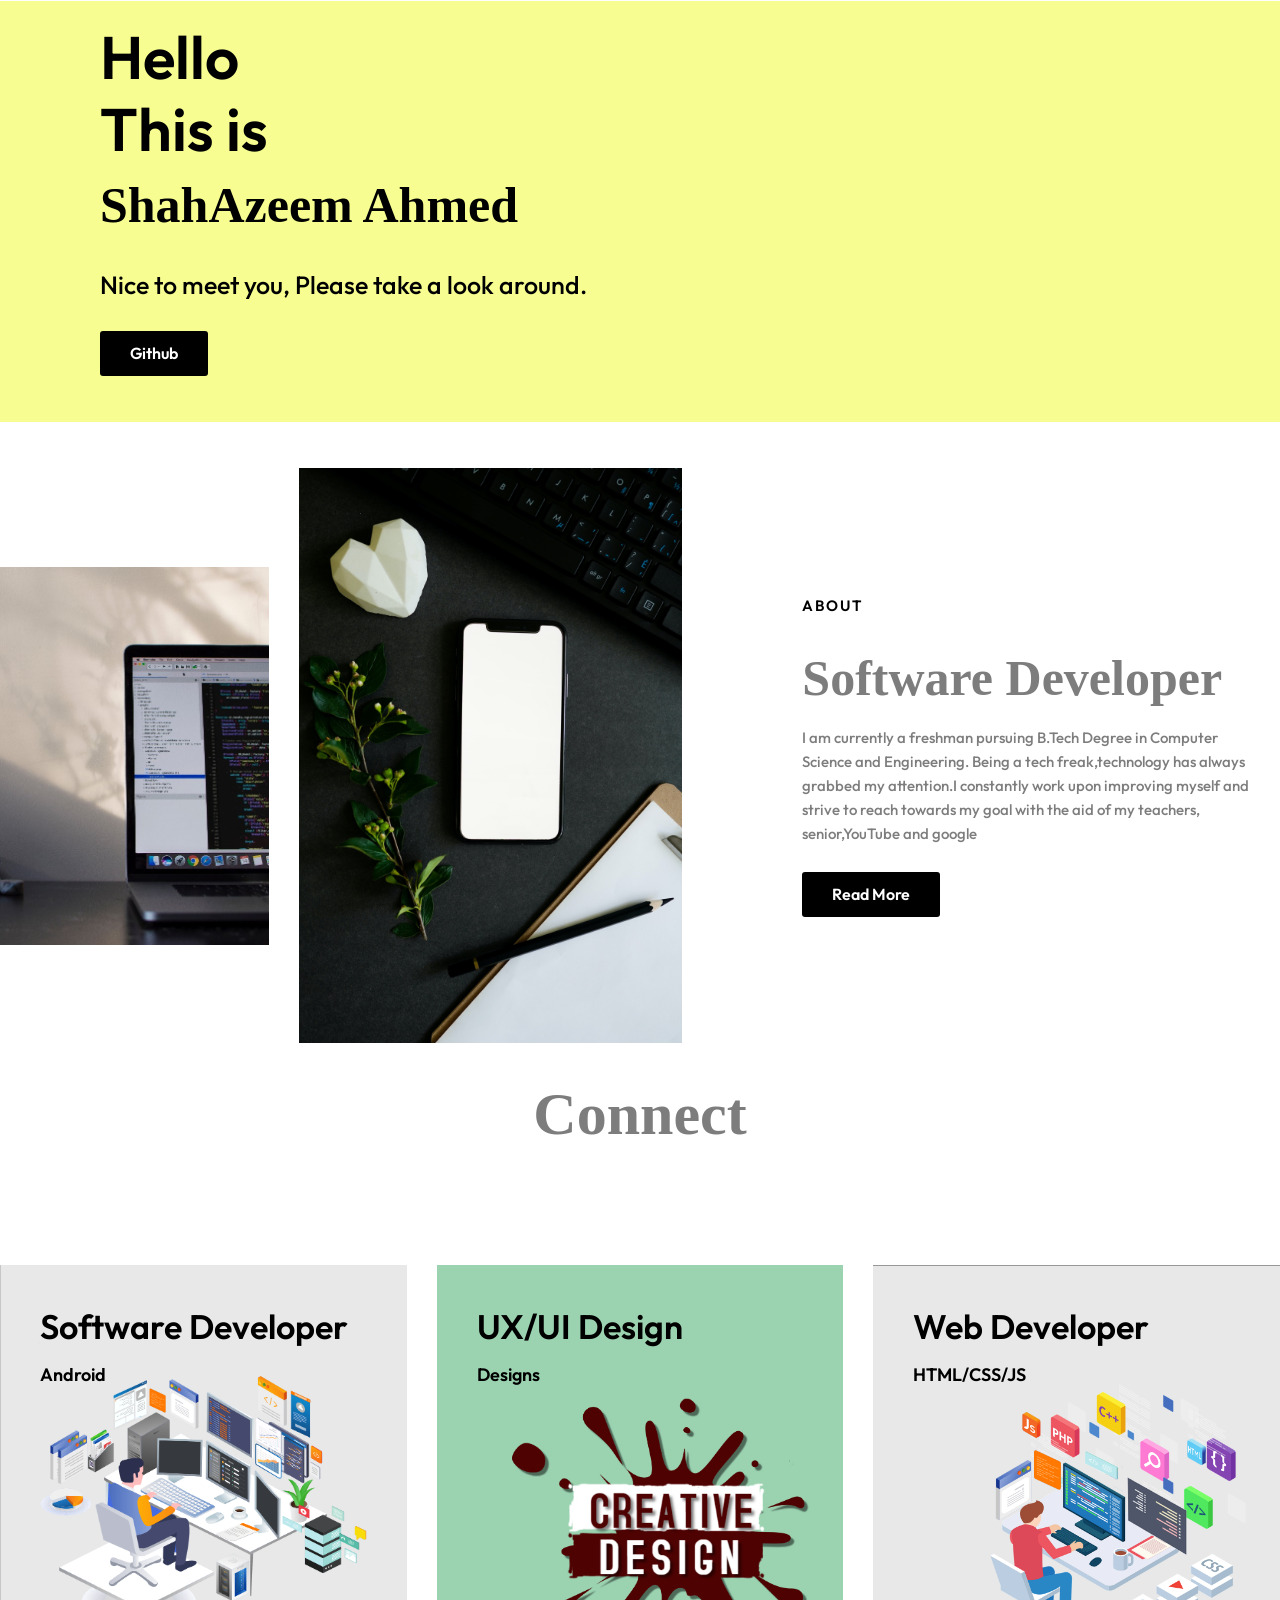
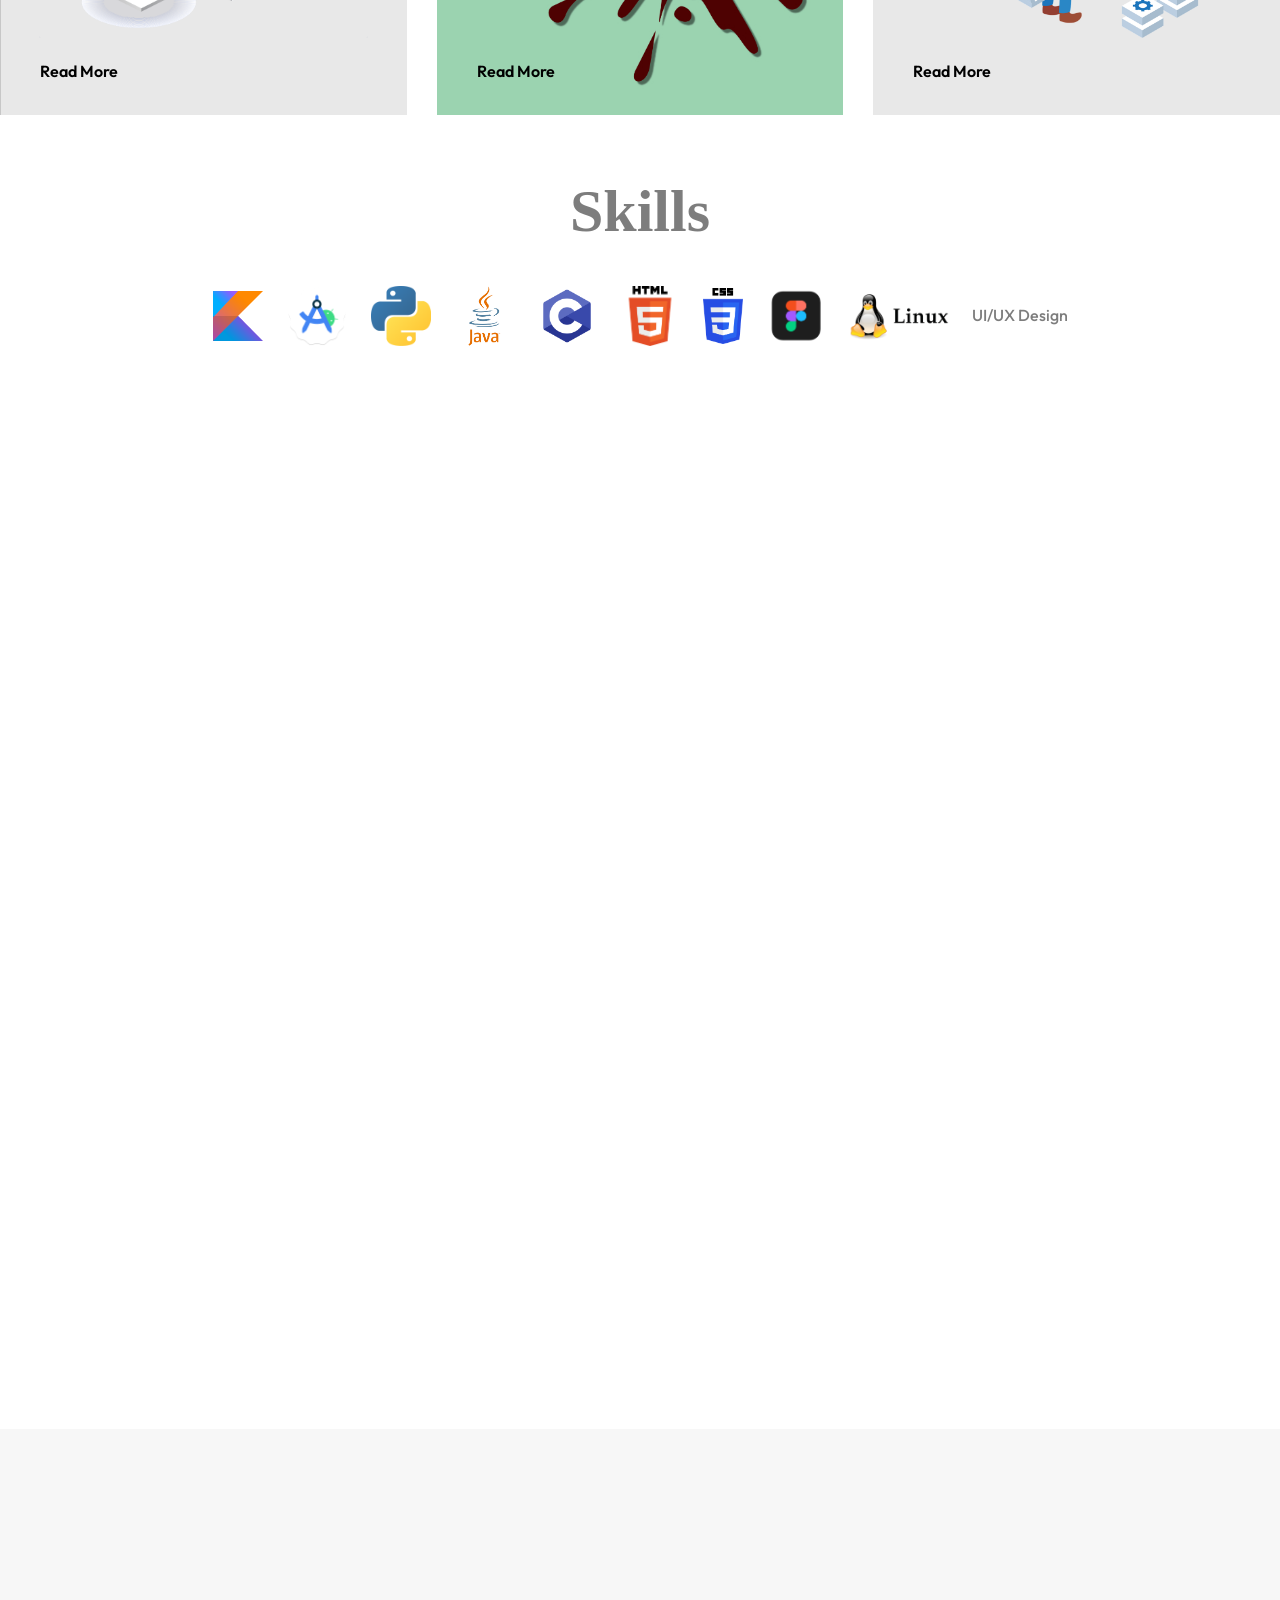
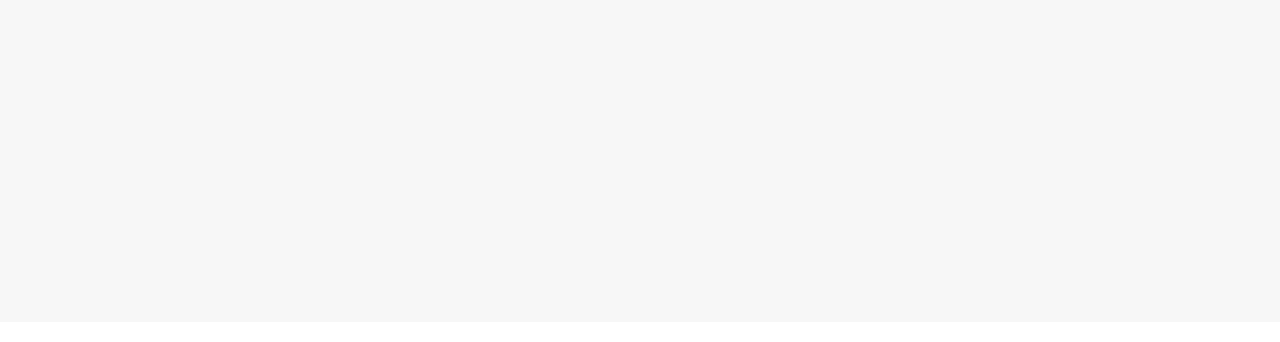
==== index.html @ a8fb0694 "a a" ====
<!DOCTYPE html>
<html lang="en">

<head>
    <meta charset="UTF-8">
    <meta http-equiv="X-UA-Compatible" content="IE=edge">
    <meta name="viewport" content="width=device-width, initial-scale=1.0">
    <title>Engineering</title>

    <!-- 
    - favicon
  -->
    <meta name="viewport" content="width=device-width, initial-scale=1">
    <link rel="stylesheet" href="https://cdnjs.cloudflare.com/ajax/libs/font-awesome/4.7.0/css/font-awesome.min.css">
    <link rel="stylesheet" href="https://maxcdn.bootstrapcdn.com/font-awesome/4.7.0/css/font-awesome.min.css">
    <link rel="preconnect" href="https://fonts.googleapis.com">
    <link rel="preconnect" href="https://fonts.gstatic.com" crossorigin>
    <link href="https://fonts.googleapis.com/css2?family=Outfit:wght@100..900&display=swap" rel="stylesheet">
    <link rel="icon" href="assets\images\output-onlinepngtools2.png" type="image/png">
    <link href='https://cdn.jsdelivr.net/npm/boxicons@2.0.5/css/boxicons.min.css' rel='stylesheet'>
    <link href="https://fonts.cdnfonts.com/css/evangelina" rel="stylesheet">
    <link rel="stylesheet" href="https://cdnjs.cloudflare.com/ajax/libs/font-awesome/6.4.2/css/all.min.css">
    <!-- 
    - custom css link
  -->
    <link rel="stylesheet" href="./style.css">

    <!-- 
    - google font link
  -->
    <link rel="preconnect" href="https://fonts.googleapis.com">
    <link rel="preconnect" href="https://fonts.gstatic.com" crossorigin>
    <link href="https://fonts.googleapis.com/css2?family=Urbanist:wght@400;500;600;700;800&display=swap"
        rel="stylesheet">

    <!-- 
    - preload images
  -->
    <link rel="preload" as="image" href="./assets/images/logo.png">
    <link rel="preload" as="image" href="./assets/images/hero-banner-1.jpg">
    <link rel="preload" as="image" href="./assets/images/hero-banner-2.jpg">
    <link rel="preload" as="image" href="./assets/images/hero-banner-3.jpg">

</head>

<body id="top">

    <!-- 
    - #HEADER
  -->

    <header class="header">

        <!-- 
    - 
-->
        </div>

        <nav class="navbar">
            <ul class="navbar-list">
                <!-- 
     
 

                   
<!-- 
    - 
<!-- 
    - #HEADER
  -->
    </header>





    <!-- 
    - #MOBILE NAVBAR
  -->

    <div class="sidebar">
        <div class="mobile-navbar" data-navbar>

            <div class="wrapper">
                <a href="#" class="logo">
                    <img src="./assets/images/logo.png" width="179" height="26" alt="Glowing">
                </a>

                <button class="nav-close-btn" aria-label="close menu" data-nav-toggler>
                    <ion-icon name="close-outline" aria-hidden="true"></ion-icon>
                </button>
            </div>

            <!-- 
    - #HEADER
 
                <li>
                    <a href="#home" class="navbar-link" data-nav-link>Home</a>
                </li>
<!-- 
    - #HEADER
  -->

            <li>
                <a href="#collection" class="navbar-link" data-nav-link>Collection</a>
            </li>

            <li>
                <a href="#shop" class="navbar-link" data-nav-link>Shop</a>
            </li>


            <!-- 
    - #HEADER
  -->

            </ul>
        </div>

        <div class="overlay" data-nav-toggler data-overlay></div>
    </div>





    <main>
        <article>

            <!-- 
        - #HERO
      -->

            <section class="section hero" id="home" aria-label="hero" data-section>
                <div class="container">

                    <ul class="has-scrollbar">

                        <li class="scrollbar-item">
                            <div class="hero-card has-bg-image"
                                style="background-image: url('./assets/images/background\ color.jpg')">

                                <div class="card-content">

                                    <h1 class="h1 hero-title">
                                        Hello <br> This is
                                    </h1>

                                    <p class="price">ShahAzeem Ahmed </p>
                                    <p class="quote"> Nice to meet you, Please take a look around.</p>

                                    <br>
                                    <a href="https://github.com/ShahAzeemAhmed" class="btn btn-primary">Github</a>
                                    <br>
                                </div>

                            </div>
                        </li>




                    </ul>

                </div>
            </section>




            <!-- 1start shop
        - #SHOP

            <!-- 
        - #OFFER
      -->

            <section class="section offer" id="offer" aria-label="offer" data-section>
                <div class="container">

                    <figure class="offer-banner">
                        <img src="./assets/images/portfolio-21.jpg" width="305" height="408" loading="lazy"
                            alt="offer products" class="w-100">

                        <img src="./assets/images/device my.jpg" width="450" height="625" loading="lazy"
                            alt="offer products" class="w-100">
                    </figure>

                    <div class="offer-content">

                        <p class="offer-subtitle">
                            <span class="span">About</span>

                            <span class="badge" aria-label="20% off"></span>
                        </p>

                        <h2 class="h2-about section-title">Software Developer</h2>

                        <p class="section-text">
                            I am currently a freshman pursuing B.Tech Degree in Computer Science and Engineering.
                            Being a tech freak,technology has always grabbed my attention.I constantly work upon
                            improving myself
                            and strive to reach towards my goal with the aid of my teachers, senior,YouTube and google
                            <!--<div class="countdown">

                                <span class="time" aria-label="days">15</span>
                                <span class="time" aria-label="hours">21</span>
                                <span class="time" aria-label="minutes">46</span>
                                <span class="time" aria-label="seconds">08</span>

                            </div> -->
                        </p>
                        <br>
                        <a href="https://in.linkedin.com/in/shahazeem-ahmed" class="btn btn-primary">Read More</a>

                    </div>

                </div>
            </section>

            <!-- 
    - #FOOTER
  -->
            <h1 class="socialmediaheading">Connect</h1>
            <section class="linksforsocial">
                <div class="footer-bottom">

                    <div class="wrapper">

                        </a>
                        <ul class="social-list">

                            <li>
                                <a href="https://twitter.com/ShahazeemAhmed" class="social-link">
                                    <ion-icon name="logo-twitter"></ion-icon>
                                </a>
                            </li>

                            <li>
                                <a href="https://www.facebook.com/shahazeem.ahmed.5" class="social-link">
                                    <ion-icon name="logo-facebook"></ion-icon>
                                </a>
                            </li>

                            <li>
                                <a href="https://www.instagram.com/shahazeem_ahmed/" class="social-link">
                                    <ion-icon name="logo-instagram"></ion-icon>
                                </a>
                            </li>

                            <li>
                                <a href="#" class="social-link">
                                    <ion-icon name="logo-medium"></ion-icon>
                                </a>
                            </li>


                            <li>
                                <a href="https://www.behance.net/shahazeemahmed1" class="social-link">
                                    <ion-icon name="logo-behance"></ion-icon>
                                </a>
                            </li>

                            <li>
                                <a href="https://in.linkedin.com/in/shahazeem-ahmed" class="social-link">
                                    <ion-icon name="logo-linkedin"></ion-icon>
                                </a>
                            </li>
                            <li>
                                <a href="https://www.youtube.com/channel/UCQGp9k65nh3gywaLEd9Tk-Q" class="social-link">
                                    <ion-icon name="logo-youtube"></ion-icon>
                                </a>
                            </li>

                        </ul>
                    </div>
                    <br><br>
                </div>
            </section>


            <br>

            <br>
            <section class="section collection" id="collection" aria-label="collection" data-section>
                <div class="container">

                    <ul class="collection-list">

                        <li>
                            <div class="collection-card has-before hover:shine">

                                <h2 class="h2 card-title">Software Developer</h2>

                                <p class="card-text">Android</p>

                                <a href="blog/index.html" class="btn-link">
                                    <span class="span">Read More</span>

                                    <ion-icon name="arrow-forward" aria-hidden="true"></ion-icon>
                                </a>

                                <div class="has-bg-image" style="background-image: url('assets/images/try.png')">
                                </div>

                            </div>
                        </li>

                        <li>
                            <div class="collection-card has-before hover:shine">

                                <h2 class="h2 card-title">UX/UI Design</h2>

                                <p class="card-text">Designs</p>
                                <!---->
                                <a href="blog/index.html" class="btn-link">
                                    <span class="span">Read More</span>

                                    <ion-icon name="arrow-forward" aria-hidden="true"></ion-icon>
                                </a>

                                <div class="has-bg-image"
                                    style="background-image: url('./assets/images/collection-2.jpg')"></div>

                            </div>
                        </li>

                        <li>
                            <div class="collection-card has-before hover:shine">

                                <h2 class="h2 card-title">Web Developer</h2>

                                <p class="card-text">HTML/CSS/JS</p>
                                <!--https://shahazeemahmed.github.io/Portfolio/-->
                                <a href="blog/index.html" class="btn-link">
                                    <span class="span">Read More</span>

                                    <ion-icon name="arrow-forward" aria-hidden="true"></ion-icon>
                                </a>

                                <div class="has-bg-image"
                                    style="background-image: url('./assets/images/tryWeb.png')"></div>

                            </div>
                        </li>

                    </ul>

                </div>
            </section>



            <br>
            <!-- 
    - #FOOTER
  -->
            <h1 class="socialmediaheading">Skills</h1>
            <br>
            <section class="linksforsocial">
                <div class="footer-bottom">

                    <div class="wrapper">

                        </a>
                        <ul class="social-list">

                            <li>
                                <img src="./assets/images/KOTLIN.png" width="50" height="50">

                            </li>

                            <li>
                                <img src="./assets/images/AndroidnStudio.webp" width="62">

                            </li>

                            <li>
                                <img src="./assets/images/PYTHON.png" width="60">

                            </li>

                            <li>
                                <img src="./assets/images/JAVA.png" width="60">

                            </li>
                            <li>
                                <img src="./assets/images/C.png" width="60">

                            </li>


                            <li>
                                <img src="./assets/images/HTML.png" width="60">

                            </li>
                            

                            <li>
                                <img src="./assets/images/CSS.png" width="40">

                            </li>
                            <li>
                                <img src="./assets/images/FIGMA.png" width="60">

                            </li>
                            <li>
                                <img src="./assets/images/LINUX.png" width="100">

                            </li>
                            <li>
                                <img src="" width="60">UI/UX Design
                            </li>


                        </ul>
                    </div>
                    <br><br>
                </div>
            </section>
            <br><br>




          

            </div>
            <section class="section banner" aria-label="banner" data-section>
                <div class="container">

                    <ul class="banner-list">

                        <li>
                            <div class="banner-card banner-card-1 has-before hover:shine">

                                <p class="card-subtitle">MY CERTIFICATES</p>

                                <h2 class="h2 card-title">Discover all my Certificates</h2>

                                <a href="blog\Achievements.html" class="btn btn-secondary">Explore More</a>

                                <div class="has-bg-image" style="background-image: url('./assets/images/banner-1.jpg')">
                                </div>

                            </div>
                        </li>

                        <li>
                            <div class="banner-card banner-card-2 has-before hover:shine">

                                <h2 class="h2 card-title">My Projects </h2>

                                <p class="card-text">
                                    Explore My Projects.
                                </p>

                                <a href="blog\Projects.html" class="btn btn-secondary">Explore More</a>

                                <div class="has-bg-image" style="background-image: url('./assets/images/banner-2.png')">
                                </div>

                            </div>
                        </li>

                    </ul>

                </div>
            </section>








            <!-- 
        - #BLOG
      -->

            <section class="section blog" id="blog" aria-label="blog" data-section>
                <div class="container">

                    <h2 class="h2-large section-title">More to Discover</h2>

                    <ul class="flex-list">

                        <li class="flex-item">
                            <div class="blog-card">

                                <figure class="card-banner img-holder has-before hover:shine"
                                    style="--width: 700; --height: 450;">
                                    <img src="./assets/images/blog-1.png" width="700" height="450" loading="lazy"
                                        alt="Find a Store" class="img-cover">
                                </figure>

                                <h3 class="h3">
                                    <a href="blog\Googling.html" class="card-title">Googling</a>
                                </h3>

                                <a href="blog/indexBlog.html" class="btn-link">
                                    <span class="span">Read More</span>

                                    <ion-icon name="arrow-forward-outline" aria-hidden="true"></ion-icon>
                                </a>

                            </div>
                        </li>

                        <li class="flex-item">
                            <div class="blog-card">

                                <figure class="card-banner img-holder has-before hover:shine"
                                    style="--width: 700; --height: 450;">
                                    <img src="./assets/images/blog-2.PNG" width="700" height="450" loading="lazy"
                                        alt="From Our Blog" class="img-cover">
                                </figure>

                                <h3 class="h3">
                                    <a href="blog\Startup.html" class="card-title">Startup</a>
                                </h3>

                                <a href="blog/indexBlog.html" class="btn-link">
                                    <span class="span">Read More</span>

                                    <ion-icon name="arrow-forward-outline" aria-hidden="true"></ion-icon>
                                </a>

                            </div>
                        </li>

                        <li class="flex-item">
                            <div class="blog-card">

                                <figure class="card-banner img-holder has-before hover:shine"
                                    style="--width: 700; --height: 450;">
                                    <img src="./assets/images/blog-3.jpg" width="700" height="450" loading="lazy"
                                        alt="Our Story" class="img-cover">
                                </figure>

                                <h3 class="h3">
                                    <a href="#" class="card-title">My Story</a>
                                </h3>

                                <a href="blog/indexBlog.html" class="btn-link">
                                    <span class="span">Read More</span>

                                    <ion-icon name="arrow-forward-outline" aria-hidden="true"></ion-icon>
                                </a>

                            </div>
                        </li>

                    </ul>

                </div>
            </section>

        </article>
    </main>





    <!-- 
    - #FOOTER
 

    <footer class="footer" data-section>
        <div class="container">


                    <p class="newsletter-title">Good emails.</p>

                    <p class="newsletter-text">
                        Enter your email here for more qurey...
                        
                    </p>
                   
                    <form action="" class="newsletter-form" style="align-items: center;">
                        <input type="email" name="email_address" placeholder="Enter your email address" required class="email-field">

                        <button type="submit" class="btn btn-primary">Subscribe</button>
                    </form>

                </div>

            </div>
<br><br>
            <div class="footer-bottom">

                <div class="wrapper">
                    
                    </p>
                    <a href="#" class="logo">
                       
                    </a>
                    <ul class="social-list">

                        <li>
                            <a href="#" class="social-link">
                                <ion-icon name="logo-twitter"></ion-icon>
                            </a>
                        </li>

                        <li>
                            <a href="#" class="social-link">
                                <ion-icon name="logo-facebook"></ion-icon>
                            </a>
                        </li>

                        <li>
                            <a href="#" class="social-link">
                                <ion-icon name="logo-instagram"></ion-icon>
                            </a>
                        </li>

                        <li>
                            <a href="#" class="social-link">
                                <ion-icon name="logo-youtube"></ion-icon>
                            </a>
                        </li>

                    </ul>
                </div>

                

                 
            </div>
            <p class="newsletter-text">
                Open in Desktop mode for better experiance...</p>
        </div>
    </footer>
-->

    <footer class="footer" data-section>
        <div class="container">

            <div class="footer-top">

                <ul class="footer-list">

                    <li>
                        <p class="footer-list-title">Contact</p>
                    </li>


                    <li>
                        <p class="footer-list-text bold">ShahAzeem Ahmed</p>
                    </li>

                    <li>
                        <a
                            href="mailto:Shahazeem.ahmed.cs.2021@mitmeerut.ac.in">Shahazeem.ahmed.cs.2021@mitmeerut.ac.in</a>

                    </li>

                </ul>

                <ul class="footer-list">

                    <li>
                        <p class="footer-list-title">Useful links</p>
                    </li>

                    <li>
                        <a href="index.html" class="footer-link">Home</a>
                    </li>

                    <li>
                        <a href="#blog" class="footer-link">Blogs</a>
                    </li>

                    <li>
                        <a href="#collection" class="footer-link">My Work</a>
                    </li>



                </ul>

                <ul class="footer-list">

                    <li>
                        <p class="footer-list-title">Infomation</p>
                    </li>





                    <li>
                        <a href="assets\images\ShahAzeem Ahmed Resume.pdf" class="footer-link">Resume</a>
                    </li>

                    <li>
                        <a href="#" class="footer-link">Privacy Policy</a>
                    </li>

                </ul>

                <div class="footer-list">

                    <p class="newsletter-title">Good emails.</p>

                    <p class="newsletter-text">
                        Enter your email below to be the first to know about us...
                    </p>

                    <form action="" class="newsletter-form">
                        <input type="email" name="email_address" placeholder="Enter your email address" required
                            class="email-field">

                        <button type="submit" class="btn btn-primary">Subscribe</button>
                    </form>

                </div>

            </div>

            <div class="footer-bottom">

                <div class="wrapper">
                    <p class="copyright">
                        &copy; 2022 SA
                    </p>

                    <ul class="social-list">

                        <li>
                            <a href="https://twitter.com/ShahazeemAhmed" class="social-link">
                                <ion-icon name="logo-twitter"></ion-icon>
                            </a>
                        </li>

                        <li>
                            <a href="https://www.facebook.com/shahazeem.ahmed.5" class="social-link">
                                <ion-icon name="logo-facebook"></ion-icon>
                            </a>
                        </li>

                        <li>
                            <a href="https://www.instagram.com/shahazeem_ahmed/" class="social-link">
                                <ion-icon name="logo-instagram"></ion-icon>
                            </a>
                        </li>

                        <li>
                            <a href="https://www.youtube.com/@ShahAzeem_Ahmed" class="social-link">
                                <ion-icon name="logo-youtube"></ion-icon>
                            </a>
                        </li>

                    </ul>
                </div>

                <a href="#" class="logo">


            </div>

        </div>
    </footer>




    <!-- 
    - #BACK TO TOP
  -->

    <a href="#top" class="back-top-btn" aria-label="back to top" data-back-top-btn>
        <ion-icon name="arrow-up" aria-hidden="true"></ion-icon>
    </a>





    <!-- 
    - custom js link
  -->
    <script src="./assets/js/script.js" defer></script>

    <!-- 
    - ionicon link
  -->
    <script type="module" src="https://unpkg.com/ionicons@5.5.2/dist/ionicons/ionicons.esm.js"></script>
    <script nomodule src="https://unpkg.com/ionicons@5.5.2/dist/ionicons/ionicons.js"></script>

</body>

</html>
---- style.css ----
/*-----------------------------------*\
  #style.css
\*-----------------------------------*/


/**
 * copyright 2022 codewithsadee
 */

/*===== GOOGLE FONTS =====*/
@import url('https://fonts.googleapis.com/css2?family=Outfit:wght@100..900&display=swap')
@import url('https://fonts.googleapis.com/css2?family=Quicksand:wght@500;700&display=swap');
@import url('https://fonts.cdnfonts.com/css/evangelina');
@import url(./assets/evangelina-font/Evangelina-2OGVK.otf);

@font-face {
    font-family: 'Evangelina'; /* Give the font a friendly name */
    src: url('../Portfolio/assets/evangelina-font/Evangelina-2OGVK.otf'); /* Path to your uploaded font */
    font-weight: normal; /* Optional: specify font weight */
    font-style: normal; /* Optional: specify font style */
  }               
/*===== VARIABLES CSS =====*/
:root{
  --first-color: #ffffff;
  --first-color-light: #fff;
  --body-color: #FAFAFF;
  --body-font:"Outfit", sans-serif;
  --normal-font-size: 1rem;
  font-family: 'Evangelina', sans-serif;
                                                
}
.outfit-uniquifier {
    font-family: "Outfit", sans-serif;
  
  }

*,::before,::after{
  box-sizing: border-box;
}
footer {
  
    text-align: center;
  }
footer {
    background-color: #FFF;
    color: white;
    padding: 15px;
  }
  
  .fa{
      color: black;
      font-size: 50px;
  
  }
  .footer-social-icons{
    display:flex;
    justify-content:center;
    width:100%;
    }
    footer {
        background-color: #000000;
        color: rgb(0, 0, 0);
        padding: 15px;
        text-align: left;
      }
      
      .fa{
          color: black;
          font-size: 50px;
      
      }

      .social{
        display: block;
        width: 20%;
        margin: auto;
        
        }
.social-heading{
    font-family: var(--ff-Evangelina);
    align-items: center;
}
.space-social{
    align-items: center;
}        
body{
  margin: 0;
  font-family: var(--ff-outfit);
  background-color: var(--body-color);
}
.socialsize{
    text-align: center;
}
.social_outer,
.social__inner,
.social__content{
  display:flex;
} 
.social_outer{
  height:30vh;
  justify-content: center;
  align-items: center;
}
.social__content{
  position:relative;
  padding:.5rem;
  margin:0 1rem;
  background-color:var(--first-color-light);
  border-radius: 1rem;
  box-shadow: -2px -2px 8px #fafafa, 2px 2px 8px rgba(13,12,64,.2);
  cursor: pointer;
}
.social__icon{
  font-size: 2rem;
  color:var(--first-color);
}
.social__tooltip{
  opacity: 0;
  position:absolute;
  padding:.5rem 1rem;
  background-color:var(--first-color);
  color:var(--first-color-light);
  font-size:var(--normal-font-size);
  white-space: nowrap;
  font-weight: 700;
  border-radius: .5rem;
  pointer-events: none;
}
.social__tooltip::after{
  content:'';
  position:absolute;
  width:12px;
  height:12px;
  background-color:var(--first-color);
  border-radius: 3px;
}
.social__content,
.social__tooltip,
.social__icon{
  transition:.3s;
}
.social__content:hover{
  background-color:var(--first-color);
}
.social__content:hover .social__icon{
  color:var(--first-color-light);
}

.social__tooltip-left{
  left:0;
  transform:translateX(-100%);
}
.social__tooltip-left::after{
  top:50%;
  transform:translate(50%,-50%) rotate(45deg);
  right:1px;
}
.social__content:hover .social__tooltip-left{
  opacity: 1;
  left:-1rem;
}

.social__tooltip-top{
  top:-2.25rem;
  left:50%;
  transform:translateX(-50%);
}
.social__tooltip-top::after{
  left:50%;
  transform:translate(-50%,50%) rotate(45deg);
  bottom:1px;
}
.social__content:hover .social__tooltip-top{
  opacity: 1;
  top:-3.25rem;
}

.social__tooltip-bottom{
  bottom:0;
  left:50%;
  transform:translate(-50%,100%);
}
.social__tooltip-bottom::after{
  left:50%;
  transform:translate(-50%,-50%) rotate(45deg);
  top:1px;
}
.social__content:hover .social__tooltip-bottom{
  opacity: 1;
  bottom:-1rem;
}

.social__tooltip-right{
  right:0;
  transform:translateX(100%);
}
.social__tooltip-right::after{
  top:50%;
  transform:translate(-50%,-50%) rotate(45deg);
  left:1px;
}
.social__content:hover .social__tooltip-right{
  opacity: 1;
  right:-1rem;
}

  
/*-----------------------------------*\
  #CUSTOM PROPERTY
\*-----------------------------------*/

:root {
    /**
   * colors
   */
    --hoockers-green_20: hsl(148, 20%, 38%, 0.2);
    --pale-spring-bud: hsl(60, 68%, 85%);
    --hoockers-green: hsl(148, 20%, 38%);
    --spanish-gray: hsl(0, 0%, 61%);
    --light-gray: hsl(0, 0%, 80%);
    --cultured-1: hsl(0, 0%, 97%);
    --cultured-2: hsl(60, 6%, 93%);
    --gray-web: hsl(0, 0%, 49%);
    --white_30: hsl(0, 0%, 100%, 0.3);
    --black_70: hsla(0, 0%, 0%, 0.7);
    --black_50: hsla(0, 0%, 0%, 0.5);
    --black_15: hsla(0, 0%, 0%, 0.15);
    --black_10: hsla(0, 0%, 0%, 0.1);
    --black_5: hsla(0, 0%, 0%, 0.05);
    --white: hsl(0, 0%, 100%);
    --black: hsl(0, 0%, 0%);
    /**
   * gradient color
   */
    --gradient: linear-gradient(to right, transparent 50%, var(--white_30) 100%);
    /**
   * typography
   */
    --ff-Evangelina:'Evangelina';
    --ff-urbanist: 'Urbanist', sans-serif;
    --ff-outfit:'Outfit', sans-serif;
    --fs-1: 4.8rem;
    --fs-2: 4rem;
    --fs-3: 3.4rem;
    --fs-4: 2.4rem;
    --fs-5: 2rem;
    --fs-6: 1.8rem;
    --fs-7: 1.5rem;
    --fs-8: 1.4rem;
    --fs-9: 1.3rem;
    --fw-400: 400;
    --fw-500: 500;
    --fw-600: 600;
    --fw-700: 700;
    --fw-800: 800;
    /**
   * spacing
   */
    --section-padding: 35px;
    /**
   * shadow
   */
    --shadow-1: 0 8px 16px var(--black_15);
    --shadow-2: 0 4px 10px var(--black_5);
    /**
   * radius
   */
    --radius-3: 3px;
    /**
   * transition
   */
    --transition-1: 0.25s ease;
    --transition-2: 0.5s ease;
    --transition-3: 1s ease;
    --cubic-in: cubic-bezier(0.51, 0.03, 0.64, 0.28);
    --cubic-out: cubic-bezier(0.33, 0.85, 0.4, 0.96);
}


/*-----------------------------------*\
  #RESET
\*-----------------------------------*/

*,
*::before,
*::after {
    margin: 0;
    padding: 0;
    box-sizing: border-box;
}

li {
    list-style: none;
}

a,
img,
span,
input,
button,
ion-icon {
    display: block;
}

a {
    text-decoration: none;
    color: inherit;
}

img {
    height: auto;
}

input,
button {
    background: none;
    border: none;
    font: inherit;
}

input {
    width: 100%;
}

button {
    cursor: pointer;
}

ion-icon {
    pointer-events: none;
    --ionicon-stroke-width: 25px;
}

html {
    font-family: var(--ff-outfit);
    font-size: 10px;
    scroll-behavior: smooth;
}

body {
    background-color: var(--white);
    color: var(--gray-web);
    font-size: 1.6rem;
    font-weight: var(--fw-500);
    line-height: 1.6;
}

:focus-visible {
    outline-offset: 4px;
}

::-webkit-scrollbar {
    width: 10px;
    height: 5px;
}

::-webkit-scrollbar-track {
    background-color: hsl(0, 0%, 95%);
}

::-webkit-scrollbar-thumb {
    background-color: hsl(0, 0%, 80%);
}

::-webkit-scrollbar-thumb:hover {
    background-color: hsl(0, 0%, 70%);
}


/*-----------------------------------*\
  #REUSED STYLE
\*-----------------------------------*/
 
.container {`
    padding-inline: 15px;
}
.img{
    width: %; 
    max-width:
}
    
@media all and(max-width:480px) {
   img{
    width:100%;
    height:300px;
    object-fit: cover;
    object-position: bottom;
    align-items: center;
   } 
}
@media all and(max-width:1080px) {
    img{
        width: auto;
        object-fit: cover;
    object-position: bottom;
    }
}
.section {
    padding-block: var(--section-padding);
}

.has-bg-image {
    background-repeat: no-repeat;
    background-size: cover;
    background-position: center;
}

.h1,
.h2,
.h3,
.h2-large {
    color: var(--black);
    font-weight: var(--fw-600);
    line-height: 1.3;
}

.h1 {
    font-size: 60px;
    line-height: 1.2;
}

.h2 {
    font-size: var(--fs-3);
}

.h2-large {
    font-family: var(--ff-outfit);
    font-size: 52px;
}

.h2-about {
    font-family: var(--ff-Evangelina);
    font-size: 50px;
    forced-color-adjust: rgb(0, 0, 0);
    align-items: center;
}
.links{
    font-family: var(--ff-Evangelina);
    font-size: 50px;
    forced-color-adjust: rgb(0, 0, 0);
    text-align: center;
}
.h3 {
    font-size: var(--fs-4);
}

.btn {
    font-weight: var(--fw-600);
    max-width: max-content;
    padding: 10px 30px;
    border-radius: var(--radius-3);
    transition: var(--transition-1);
}

.btn-primary,
.btn-secondary:is(:hover, :focus) {
    background-color: var(--black);
    color: var(--white);
}

.btn-primary:is(:hover, :focus) {
    background-color: var(--hoockers-green);
}

.btn-secondary {
    background-color: var(--white);
    color: var(--black);
    box-shadow: var(--shadow-2);
}

.has-scrollbar {
    display: flex;
    gap: 15px;
    overflow-x: auto;
    padding-block-end: 15px;
    margin-block-end: -15px;
    scroll-snap-type: inline mandatory;
}

.scrollbar-item {
    min-width: 100%;
    scroll-snap-align: start;
}

.has-scrollbar::-webkit-scrollbar-track,
.has-scrollbar::-webkit-scrollbar-thumb {
    background-color: transparent;
}

.has-scrollbar:is(:hover, :focus-within)::-webkit-scrollbar-track {
    background-color: hsl(0, 0%, 98%);
}

.has-scrollbar:is(:hover, :focus-within)::-webkit-scrollbar-thumb {
    background-color: hsl(0, 0%, 70%);
}

.has-before,
.has-after {
    position: relative;
    z-index: 1;
}

.has-before::before,
.has-after::after {
    content: "";
    position: absolute;
}

.hover\:shine {
    overflow: hidden;
}

.hover\:shine .has-bg-image {
    position: absolute;
    top: 0;
    right: 0;
    bottom: 0;
    left: 0;
    z-index: -1;
    transition: var(--transition-2);
}

.hover\:shine:is(:hover, :focus) .has-bg-image {
    transform: scale(1.15);
}

.hover\:shine::before {
    top: 0;
    left: -140%;
    bottom: 0;
    width: 100%;
    background-image: var(--gradient);
    transform: skewX(-25deg);
    transition: var(--transition-2);
    z-index: 1;
}

.hover\:shine:is(:hover, :focus-within)::before {
    animation: shine 1s ease forwards;
}

@keyframes shine {
    0% {
        transform: skewX(-25deg) translateX(0);
    }
    100% {
        transform: skewX(-25deg) translateX(250%);
    }
}

.btn-link {
    color: var(--black);
    font-weight: var(--fw-600);
    display: flex;
    align-items: center;
    gap: 3px;
    transition: var(--transition-1);
}

.img-holder {
    aspect-ratio: var(--width) / var(--height);
    background-color: var(--light-gray);
}

.img-cover {
    width: 100%;
    height: 100%;
    object-fit: cover;
}

.badge {
    max-width: max-content;
    background-color: var(--hoockers-green);
    color: var(--white);
    font-weight: var(--fw-700);
    padding-inline: 12px;
    border-radius: var(--radius-3);
}

.flex-list {
    display: flex;
    flex-wrap: wrap;
    justify-content: center;
    align-items: center;
    gap: 30px;
}

.w-100 {
    width: 100%;
}

[data-section]>* {
    transform: translateY(100px);
    opacity: 0;
    transition: var(--transition-3);
}

[data-section].active>* {
    transform: translateY(0);
    opacity: 1;
}


/*-----------------------------------*\
  #HEADER
\*-----------------------------------*/

.header .input-wrapper,
.header-action-btn:not(:first-child),
.navbar {
    display: none;
}

.header {
    position: relative;
    padding-block-end: 1px;
}

.alert {
    background-color: var(--pale-spring-bud);
    color: var(--black);
    font-size: var(--fs-7);
    text-transform: uppercase;
    font-weight: var(--fw-700);
    letter-spacing: 2px;
    text-align: center;
    padding-block: 15px;
}

.header-top {
    position: absolute;
    bottom: 0;
    left: 0;
    width: 100%;
    background-color: var(--white);
    padding-block: 26px;
    z-index: 4;
}

.header-top.active {
    position: fixed;
    top: -80px;
    bottom: auto;
    box-shadow: var(--shadow-1);
    transform: translateY(100%);
    transition: var(--transition-2);
}

.header-top.header-hide {
    box-shadow: none;
    transform: translateY(0);
}

.header-top .container {
    display: flex;
    justify-content: space-between;
    align-items: center;
    gap: 20px;
}

.nav-open-btn {
    width: 26px;
    display: grid;
    gap: 6px;
    padding-block: 5px;
}

.nav-open-btn .line {
    height: 2px;
    background-color: var(--black);
}

.nav-open-btn .line-1 {
    width: 15px;
}

.nav-open-btn .line-3 {
    width: 18px;
}

.header-action-btn {
    font-size: 28px;
    transition: var(--transition-1);
}

.header-action-btn:is(:hover, :focus) {
    color: var(--black_70);
}


/*-----------------------------------*\
  #MOBILE NAVBAR
\*-----------------------------------*/

.sidebar {
    z-index: 5;
}
.quote{
    font-family: var(--ff-outfit);
    font-size: 25px;
    color: #000000;
}
.mobile-navbar {
    background-color: var(--white);
    position: fixed;
    top: 0;
    left: 0;
    bottom: 0;
    max-width: 350px;
    width: 100%;
    padding: 25px 40px;
    z-index: 6;
    transform: translateX(-100%);
    visibility: hidden;
    transition: 0.25s var(--cubic-in);
}

.mobile-navbar.active {
    visibility: visible;
    transform: translateX(0);
    transition: 0.4s var(--cubic-out);
}

.mobile-navbar .wrapper {
    display: flex;
    justify-content: space-between;
    align-items: center;
    margin-block-end: 55px;
}

.nav-close-btn {
    font-size: 28px;
    color: var(--hoockers-green);
}

.nav-close-btn ion-icon {
    --ionicon-stroke-width: 40px;
}

.mobile-navbar .navbar-link {
    color: var(--black);
    font-size: var(--fs-8);
    text-transform: uppercase;
    font-weight: var(--fw-600);
    letter-spacing: 1px;
    padding-block: 5px;
    transition: var(--transition-1);
}

.mobile-navbar .navbar-link:is(:hover, :focus) {
    color: var(--hoockers-green);
}

.overlay {
    background-color: transparent;
    position: fixed;
    top: 0;
    right: 0;
    bottom: 0;
    left: 0;
    z-index: 5;
    pointer-events: none;
    transition: var(--transition-1);
}

.overlay.active {
    background-color: var(--black_50);
    pointer-events: all;
}


/*-----------------------------------*\
  #HERO
\*-----------------------------------*/

.hero {
    padding-block-start: 0;
}

.hero-card {
    background-color: var(--light-gray);
    padding: 100px 15px;
    background-position: 40%;
}

.hero-text {
    font-size: var(--fs-6);
    margin-block: 16px 30px;
}

.hero .price {
    color: var(--black);
    font-family: var(--ff-Evangelina);
    font-size: 50px;
    font-weight: var(--fw-600);
    margin-block-end: 20px;
}

.hero .scrollbar-item {
    min-width: 100%;
}


/*-----------------------------------*\
  #COLLECTION
\*-----------------------------------*/

.collection {
    padding-block-start: 0;
}

.collection-list {
    display: grid;
    gap: 15px;
}

.collection-card {
    background-color: var(--light-gray);
    min-height: 400px;
    padding: 40px;
    padding-block-end: 30px;
    display: flex;
    flex-direction: column;
}

.collection-card .card-title {
    margin-block-end: 12px;
}

.collection-card .card-text {
    color: var(--black);
    font-size: var(--fs-6);
    font-weight: var(--fw-600);
    margin-block-end: auto;
}


/*-----------------------------------*\
  #SHOP
\*-----------------------------------*/

.shop .title-wrapper {
    display: flex;
    flex-wrap: wrap;
    justify-content: space-between;
    align-items: center;
    gap: 18px;
    margin-block-end: 50px;
}

.shop .btn-link:is(:hover, :focus) {
    color: var(--hoockers-green);
}

.shop-card .card-banner {
    position: relative;
    overflow: hidden;
}

.shop-card .badge {
    position: absolute;
    top: 20px;
    left: 20px;
}

.shop-card .card-actions {
    position: absolute;
    top: 50%;
    right: 0;
    transform: translate(0, -50%);
    display: grid;
    gap: 10px;
    opacity: 0;
    transition: var(--transition-2);
}

.shop-card .action-btn {
    background-color: var(--white);
    font-size: 24px;
    padding: 12px;
    border-radius: 50%;
    transition: var(--transition-1);
}

.shop-card .action-btn:is(:hover, :focus) {
    background-color: var(--black);
    color: var(--white);
}

.shop-card:is(:hover, :focus-within) .card-actions {
    opacity: 1;
    transform: translate(-20px, -50%);
}

.shop-card .card-content {
    padding-block: 20px;
    text-align: center;
}

.shop-card :is(.price, .card-rating, .rating-wrapper) {
    display: flex;
    justify-content: center;
    align-items: center;
    gap: 5px;
}

.shop-card .del {
    font-size: var(--fs-9);
    font-weight: var(--fw-400);
}

.shop-card .price .span {
    color: var(--black);
    font-weight: var(--fw-700);
}

.shop-card .card-title {
    color: var(--black);
    font-size: var(--fs-7);
    font-weight: var(--fw-500);
    margin-block-end: 8px;
    transition: var(--transition-1);
}

.shop-card .card-title:is(:hover, :focus) {
    text-decoration: underline;
    color: var(--hoockers-green);
}

.shop-card .rating-wrapper {
    gap: 2px;
    color: var(--hoockers-green);
    font-size: 15px;
}

.shop-card .rating-text {
    font-size: var(--fs-8);
    font-weight: var(--fw-400);
    line-height: 1;
}


/*-----------------------------------*\
  #BANNER
\*-----------------------------------*/

.banner-list {
    display: grid;
    gap: 30px;
}

.banner-card {
    min-height: 420px;
    padding: 30px;
}

.banner-card .card-subtitle {
    color: var(--black);
    font-size: var(--fs-6);
    font-weight: var(--fw-600);
    text-transform: uppercase;
    letter-spacing: 2px;
}

.banner-card :is(.card-subtitle, .card-title) {
    text-shadow: 0 0 2px var(--cultured-2);
}

.banner-card-1 .card-title {
    margin-block: 10px 30px;
}

.banner-card .card-text {
    color: var(--black);
    font-size: var(--fs-7);
    margin-block: 10px 25px;
}

.skill{
    align-items: center;
}
/*-----------------------------------*\
  #FEATURE
\*-----------------------------------*/

.feature {
    text-align: center;
}

.feature .section-title {
    margin-block-end: 40px;
}

.feature-card .card-icon {
    width: 100px;
    margin-inline: auto;
}

.feature-card .card-title {
    margin-block: 35px 15px;
}

.feature-card .card-text {
    font-size: var(--fs-7);
}


/*-----------------------------------*\
  #OFFER
\*-----------------------------------*/

.offer-banner {
    display: grid;
    grid-template-columns: 0.7fr 1fr;
    align-items: center;
    gap: 30px;
    margin-block-end: 60px;
}

.offer-subtitle {
    font-size: var(--fs-7);
    display: flex;
    align-items: center;
    gap: 10px;
}

.offer-subtitle .span {
    color: var(--black);
    text-transform: uppercase;
    font-weight: var(--fw-600);
    letter-spacing: 2px;
}

.offer .badge {
    font-weight: var(--fw-500);
}

.offer .section-title {
    margin-block: 20px 8px;
}

.offer .section-text {
    font-size: 15px;
}

.offer .countdown {
    color: var(--hoockers-green);
    font-size: var(--fs-2);
    line-height: 1;
    display: flex;
    margin-block: 20px 40px;
}

.offer .time:not(:last-child)::after {
    content: ":";
    color: var(--gray-web);
    font-size: 3rem;
    font-weight: var(--fw-500);
    margin-inline: 10px;
}

.offer .time {
    display: flex;
    align-items: center;
}


/*-----------------------------------*\
  #box

\*-----------------------------------*/
  
   
 
/*-----------------------------------*\
  #BLOG
\*-----------------------------------*/

.blog {
    padding-block-end: calc(var(--section-padding) * 2);
}

.blog .section-title {
    text-align: center;
    margin-block-end: 40px;
}

.blog-card .card-banner img {
    transition: var(--transition-2);
}

.blog-card:is(:hover, :focus-within) .card-banner img {
    transform: scale(1.2);
}

.blog-card .card-title {
    text-align: center;
    margin-block: 30px 20px;
    transition: var(--transition-1);
}

.blog-card .card-title:is(:hover, :focus) {
    color: var(--hoockers-green);
}

.blog-card .btn-link {
    justify-content: center;
}


/*-----------------------------------*\
  #FOOTER
\*-----------------------------------*/

.footer .logo {
    display: none;
}

.footer {
    background-color: var(--cultured-1);
    padding-block: 70px;
}

.footer-top {
    display: grid;
    gap: 40px;
    margin-block-end: 60px;
}

.footer-list-title {
    color: var(--black);
    font-size: var(--fs-5);
    font-weight: var(--fw-600);
    margin-block-end: 10px;
}

.footer-list-text {
    font-size: var(--fs-8);
}

.footer-list-text .link {
    display: inline-block;
    color: var(--black);
    font-weight: var(--fw-600);
    text-decoration: underline;
    transition: var(--transition-1);
}

.footer-list-text .link:is(:hover, :focus) {
    color: var(--hoockers-green);
}

.footer-list-text.bold {
    color: var(--black);
    font-weight: var(--fw-800);
    margin-block: 15px 2px;
}

.footer-link {
    font-size: var(--fs-7);
    padding-block: 5px;
}

.footer-link:is(:hover, :focus) {
    text-decoration: underline;
}

.newsletter-title {
    color: var(--black);
    font-size: var(--fs-3);
    font-weight: var(--fw-600);
    line-height: 1.3;
}

.newsletter-text {
    font-size: var(--fs-7);
    line-height: 2;
    margin-block: 10px 35px;
}

.newsletter-form {
    position: relative;
}

.email-field {
    background-color: var(--white);
    font-size: var(--fs-7);
    padding: 12px 18px;
    padding-inline-end: 145px;
    border: 1px solid var(--hoockers-green_20);
    border-radius: var(--radius-3);
    outline: none;
    transition: var(--transition-1);
}

.email-field::placeholder {
    color: var(--spanish-gray);
}

.email-field:focus {
    border-color: var(--black);
}

.newsletter-form .btn {
    position: absolute;
    top: 0;
    right: 0;
    bottom: 0;
}

.copyright {
    font-size: var(--fs-7);
}

.footer-bottom .wrapper {
    display: flex;
    flex-wrap: wrap;
    justify-content:center;
    align-items: center;
    gap: 60px;
    margin-block-end: 20px;
}

.social-list {
    display: flex;
    gap: 20px;
    display: flex;
    flex-wrap: wrap;
    justify-content: center;
    align-items: center;
    gap: 23px;
    margin-block-end: 20px;
}

.social-link {
    color: var(--black);
    font-size: 40px;
    transition: var(--transition-1);
}

.social-link:is(:hover, :focus) {
    color: var(--hoockers-green);
}

.footer-bottom>img {
    max-width: max-content;
}


/*-----------------------------------*\
  #BACK TO TOP
\*-----------------------------------*/

.back-top-btn {
    position: fixed;
    bottom: 20px;
    right: 30px;
    background-color: var(--white);
    color: var(--hoockers-green);
    font-size: 22px;
    padding: 13px;
    border-radius: 50%;
    box-shadow: var(--shadow-1);
    z-index: 4;
    opacity: 0;
    visibility: hidden;
    transition: var(--transition-1);
}

.back-top-btn:is(:hover, :focus) {
    background-color: var(--hoockers-green);
    color: var(--white);
}

.back-top-btn.active {
    opacity: 1;
    visibility: visible;
    transform: translateY(-10px);
}


/*-----------------------------------*\
  #MEDIA QUERIES
\*-----------------------------------*/


/**
 * responsive for larger than 575px screen
 */

 

 @media (min-width: 300px) {
    /**
   * REUSED STYLE
   */
    .container {
        max-width: 300px;
        width: 100%;
        margin-inline: auto;
    }
     :is(.header, .hero) .container {
        max-width: unset;
    }
    .has-scrollbar {
        gap: 30px;
    }
    .scrollbar-item {
        min-width: calc(50% - 15px);
    }
    /**
   * HEADER
   */
    .alert {
        padding-block: 8px;
    }
    .header-top .container {
        padding-inline: 30px;
    }
    /**
   * HERO
   */
    .hero-card {
        padding-inline: 20px;
    }
    .hero-text {
        max-width: 30ch;
    }
    /**
   * BANNER
   */
    .banner-card .card-text {
        max-width: 30ch;
    }
    /**
   * OFFER
   */
    .offer .countdown {
        --fs-2: 4.8rem;
    }
    .offer .countdown .time:not(:last-child)::after {
        margin-inline: 20px;
    }
}

@media (min-width: 575px) {
    /**
   * REUSED STYLE
   */
    .container {
        max-width: 540px;
        width: 100%;
        margin-inline: auto;
    }
     :is(.header, .hero) .container {
        max-width: unset;
    }
    .has-scrollbar {
        gap: 30px;
    }
    .scrollbar-item {
        min-width: calc(50% - 15px);
    }
    /**
   * HEADER
   */
    .alert {
        padding-block: 8px;
    }
    .header-top .container {
        padding-inline: 30px;
    }
    /**
   * HERO
   */
    .hero-card {
        padding-inline: 70px;
    }
    .hero-text {
        max-width: 30ch;
    }
    /**
   * BANNER
   */
    .banner-card .card-text {
        max-width: 30ch;
    }
    /**
   * OFFER
   */
    .offer .countdown {
        --fs-2: 4.8rem;
    }
    .offer .countdown .time:not(:last-child)::after {
        margin-inline: 20px;
    }
}


/**
 * responsive for larger than 768px screen
 */

@media (min-width: 768px) {
    /**
   * CUSTOM PROPERTY
   */
     :root {
        /**
     * typography
     */
        --fs-1: 5.6rem;
    }
    /**
   * REUSED STYLE
   */
    .container {
        max-width: 730px;
    }
    .flex-item {
        max-width: calc(50% - 15px);
    }
    /**
   * COLLECTION
   */
    .collection-card {
        min-height: 450px;
    }
    /**
   * BANNER
   */
    .banner-list {
        grid-template-columns: 1fr 0.7fr;
    }
    .banner-card {
        padding: 50px;
    }
    /**
   * OFFER
   */
    .offer .section-text {
        max-width: 45ch;
    }
    /**
   * FOOTER
   */
    .footer-top {
        grid-template-columns: repeat(3, 1fr);
    }
    .footer-list:last-child {
        grid-column: 1 / 4;
    }
    .footer-bottom {
        display: flex;
        justify-content:center;
        align-items: center;
    }
    .footer-bottom .wrapper {
        margin-block-end: 0;
    }
}


/**
 * responsive for larger than 992px screen
 */

@media (min-width: 992px) {
    /**
   * CUSTOM PROPERTY
   */
     :root {
        /**
     * spacing
     */
        --section-padding: 23px;
    }
    /**
   * REUSED STYLE
   */
    .container {
        max-width: 960px;
    }
    .scrollbar-item {
        min-width: calc(33.33% - 20px);
    }
    .flex-item {
        max-width: calc(33.33% - 20px);
    }
    /**
   * COLLECTION
   */
    .collection-list {
        grid-template-columns: repeat(3, 1fr);
        gap: 30px;
    }
    .collection-list-skill{
        grid-template-columns:repeat(1,1fr);
    }
    /**
   * BANNER
   */
    .banner-list {
        grid-template-columns: 1fr 0.5fr;
    }
    /**
   * OFFER
   */
    .offer .container {
        display: grid;
        grid-template-columns: 1fr 0.7fr;
        align-items: center;
        gap: 30px;
    }
    .offer-banner {
        margin-block-end: 0;
    }
    /**
   * FOOTER
   */
    .footer .logo {
        display: block;
    }
    .footer {
        padding-block: 100px 80px;
    }
    .footer-top {
        grid-template-columns: 0.4fr 0.4fr 0.4fr 1fr;
        margin-block-end: 120px;
    }
    .footer-list:last-child {
        grid-column: auto;
    }
    .footer .logo img {
        width: 190px;
    }
}

.socialmediaheading{
    text-align: center;
    font-family: var(--ff-Evangelina);
    font-size: 60px;
}
/**
 * responsive for larger than 1200px screen
 */
 .container {
    max-width: 940px;
    margin: 0 auto;
  }
  
  /* Tablet Styles */
  @media only screen and (max-width: 1024px) {
    .container {
      padding: 0px 15px;
    }
  }
  /* Large Mobile Styles */
@media only screen and (max-width: 768px) {
    .hero-text .hero-title {
      font-size: 90px;
    }
  }
@media (min-width: 1200px) {
    /**
   * REUSED STYLE
   */
    .container {
        max-width: 1300px;
    }
    .scrollbar-item {
        min-width: calc(20% - 24px);
    }
    /**
   * HEADER
   */
    .header .input-wrapper,
    .header-action-btn:not(:first-child),
    .navbar {
        display: block;
    }
    .nav-open-btn {
        display: none;
    }
    .header {
        padding-block-end: 0px;
        margin-block-end: 1px;
    }
    .header-top {
        position: unset;
        padding-block: 24px 0;
    }
    .header-top:is(.active, .header-hide) {
        all: unset;
    }
    .header-top .container {
        flex-wrap: wrap;
    }
    .search-field {
        width: 270;
        font-size: var(--fs-7);
        border: 2px solid var(--hoockers-green_20);
        border-radius: var(--radius-3);
        padding: 10px 20px;
        padding-inline-end: 40px;
        outline: none;
        transition: var(--transition-1);
    }
    .search-field::placeholder {
        color: var(--spanish-gray);
    }
    .search-field:focus {
        border-color: var(--black);
    }
    .header .input-wrapper {
        position: relative;
    }
    .header .search-submit {
        position: absolute;
        top: 50%;
        right: 15px;
        transform: translateY(-50%);
        font-size: 22px;
    }
    .header .search-submit ion-icon {
        --ionicon-stroke-width: 40px;
    }
    .header .logo {
        margin-inline-end: 60px;
    }
    .header-actions {
        display: flex;
        align-items: center;
        gap: 40px;
    }
    .header-action-btn {
        position: relative;
    }
    .header-action-btn .btn-badge {
        position: absolute;
        top: 0;
        right: -10px;
        background-color: var(--black);
        color: var(--white);
        font-size: var(--fs-9);
        min-width: 18px;
        height: 18px;
        line-height: 1.4;
        border-radius: 20px;
    }
    .header-action-btn:last-child {
        display: flex;
        align-items: center;
        gap: 10px;
    }
    .header-action-btn .btn-text {
        font-size: var(--fs-7);
        font-weight: var(--fw-700);
        margin-block-start: 3px;
    }
    .navbar {
        position: absolute;
        bottom: 0;
        left: 0;
        width: 100%;
        background-color: var(--white);
        padding-block: 18px;
        z-index: 4;
    }
    .navbar .navbar-list {
        display: flex;
        justify-content: center;
        gap: 45px;
    }
    .navbar .navbar-link {
        color: var(--black);
        font-size: var(--fs-7);
        font-weight: var(--fw-600);
    }
    .navbar .navbar-link::after {
        bottom: 0;
        left: 0;
        width: 100%;
        height: 1px;
        background-color: var(--black);
        transition: var(--transition-1);
        transform: scaleX(0);
        transform-origin: left;
    }
    .navbar .navbar-link:is(:hover, :focus)::after {
        transform: scaleX(1);
    }
    .header-top.active .navbar {
        position: fixed;
        top: -80px;
        bottom: auto;
        padding-block: 28px;
        box-shadow: var(--shadow-1);
        transform: translateY(100%);
        transition: var(--transition-2);
    }
    .header-top.header-hide .navbar {
        box-shadow: none;
        transform: translateY(0);
    }
    /**
   * HERO
   */
    .hero-card {
        padding: 20px 100px;
    }
    .hero-text {
        max-width: 40ch;
    }
    /**
   * BANNER
   */
    .banner-card-1 .card-title {
        max-width: 15ch;
    }
    /**
   * FEATURE
   */
    .feature .section-title {
        margin-block-end: 60px;
    }
    .feature .flex-list {
        gap: 100px;
        padding-inline: 50px;
    }
    .feature .flex-item {
        max-width: calc(33.33% - 66.66px);
    }
    /**
   * OFFER
   */
    .offer .container {
        gap: 120px;
    }
}
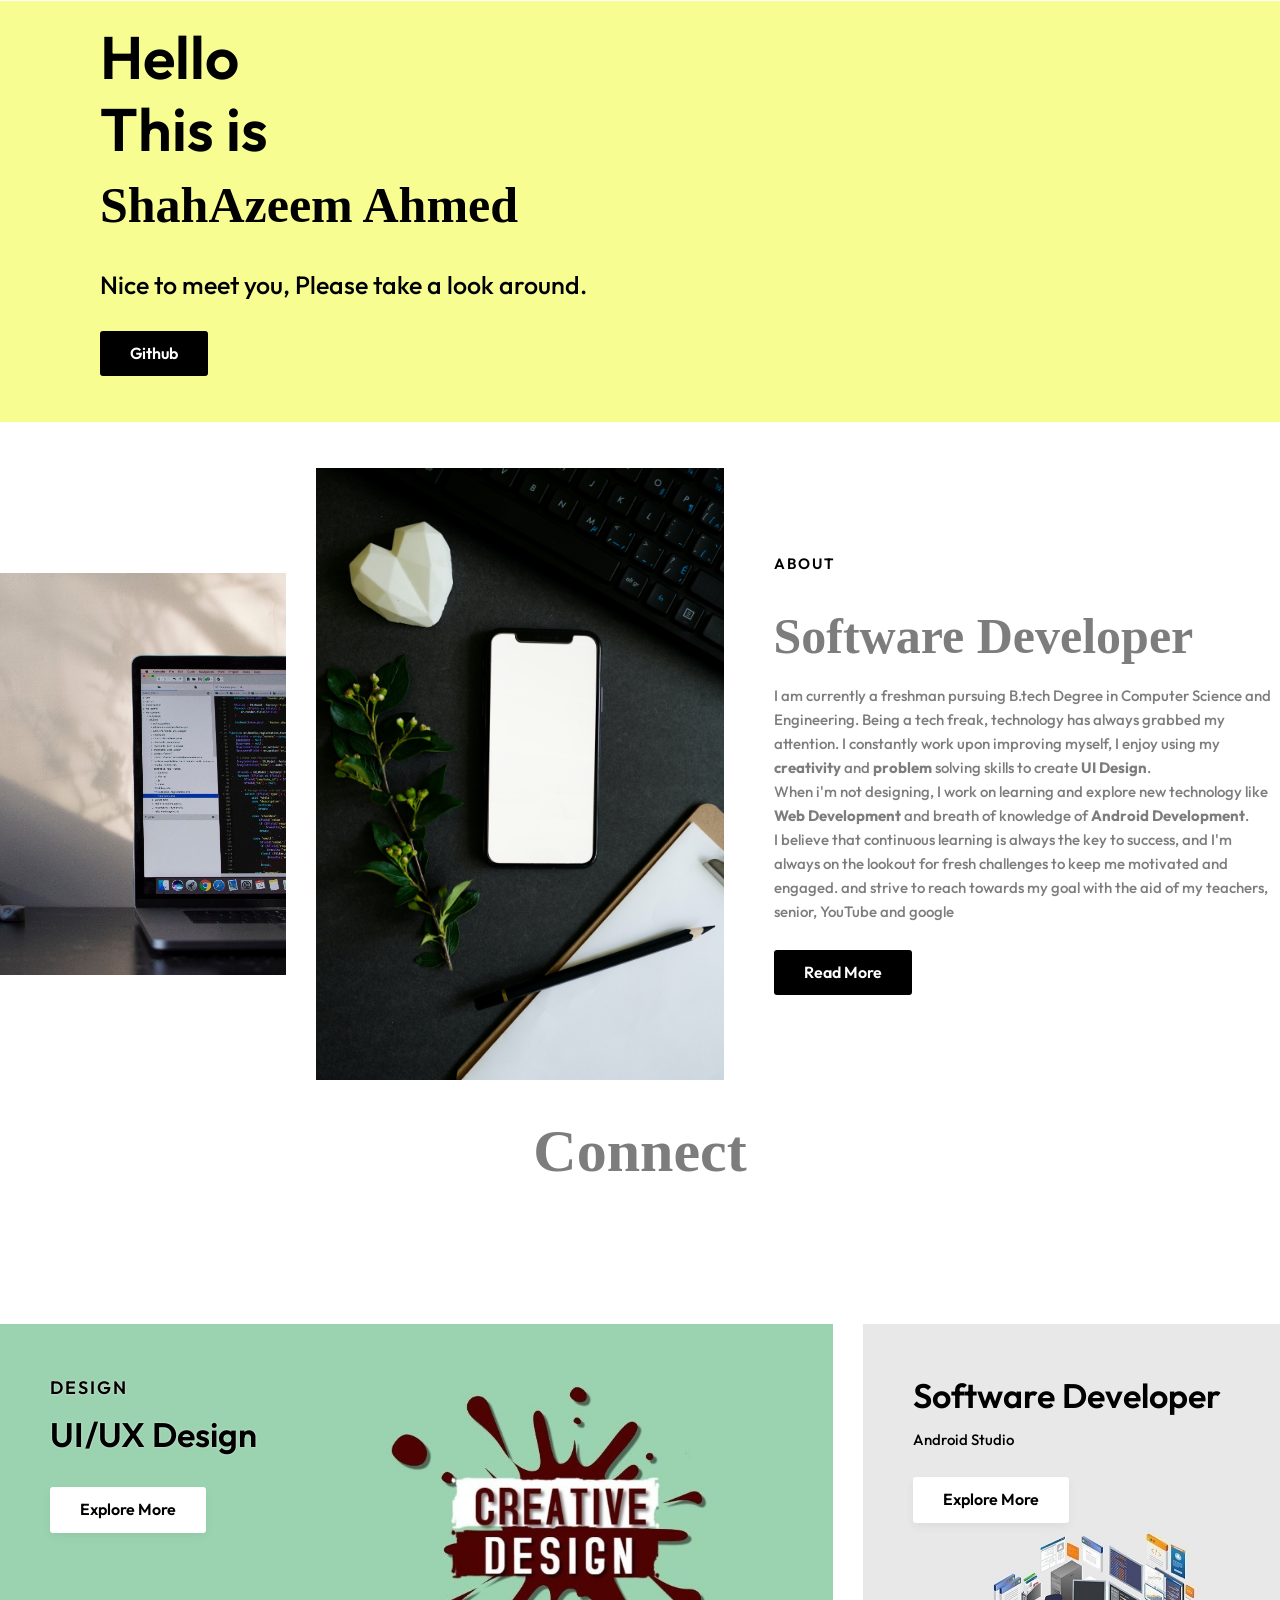
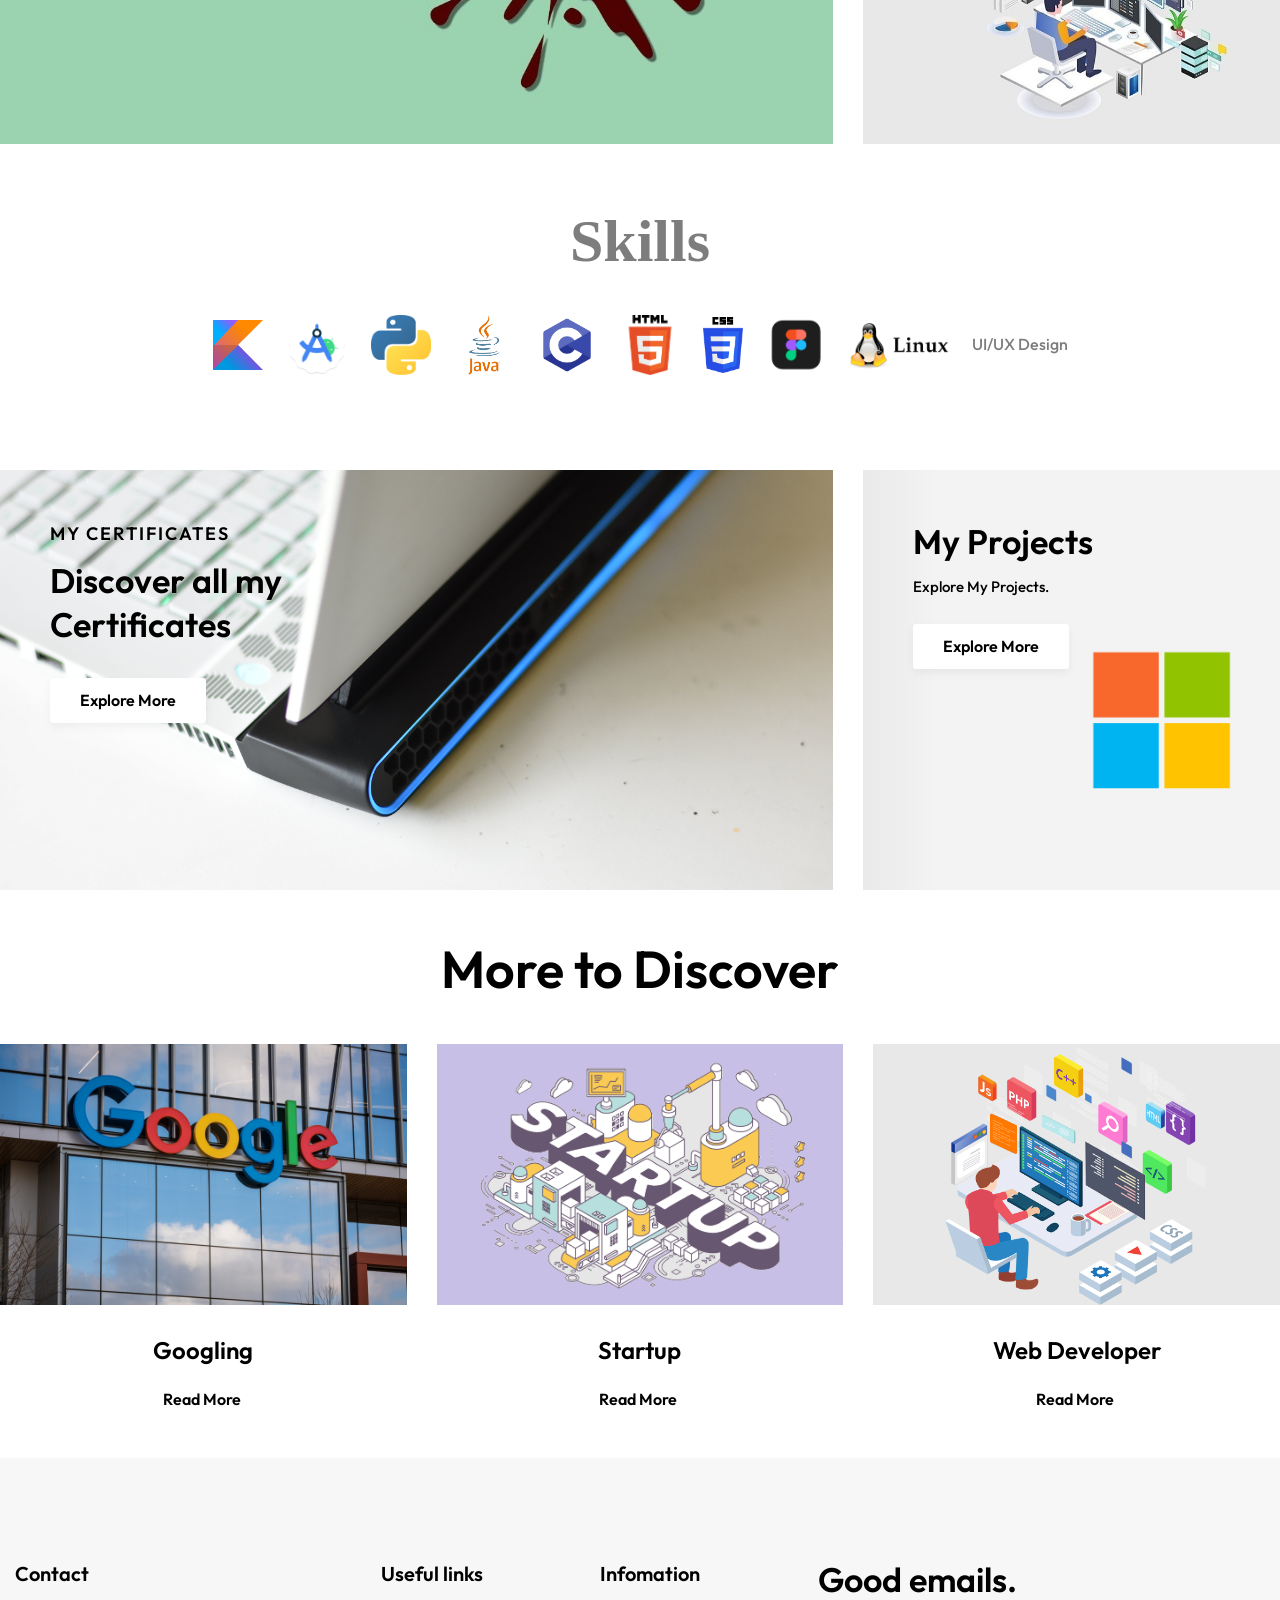
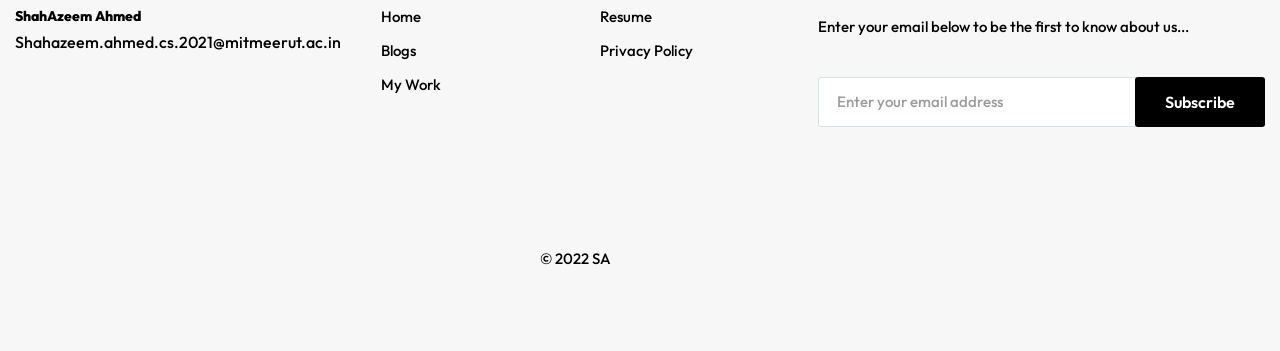
==== commit fcd438e6: "a a" ====
--- a/index.html
+++ b/index.html
@@ -197,10 +197,13 @@
                         <h2 class="h2-about section-title">Software Developer</h2>
 
                         <p class="section-text">
-                            I am currently a freshman pursuing B.Tech Degree in Computer Science and Engineering.
-                            Being a tech freak,technology has always grabbed my attention.I constantly work upon
-                            improving myself
-                            and strive to reach towards my goal with the aid of my teachers, senior,YouTube and google
+                            I am currently a freshman pursuing B.tech Degree in Computer Science and Engineering. 
+                            Being a tech freak, technology has always grabbed my attention. I constantly work upon improving myself, 
+                            I enjoy using my <b>creativity</b> and <b>problem</b> solving skills to create <b>UI Design</b>.<br>When i'm not designing,
+                            I work on learning and explore new technology like <b> Web Development</b> and breath of knowledge of <b>Android Development</b>. 
+                           <br>  I believe that continuous learning is always the key to success,
+                              and I'm always on the lookout for fresh challenges to keep me motivated and engaged.
+                               and strive to reach towards my goal with the aid of my teachers, senior, YouTube and google 
                             <!--<div class="countdown">
 
                                 <span class="time" aria-label="days">15</span>
@@ -249,9 +252,9 @@
                             </li>
 
                             <li>
-                                <a href="#" class="social-link">
+                                <a href="https://medium.com/@shahazeem.ahmed" class="social-link">
                                     <ion-icon name="logo-medium"></ion-icon>
-                                </a>
+                                </a
                             </li>
 
 
@@ -282,72 +285,47 @@
             <br>
 
             <br>
-            <section class="section collection" id="collection" aria-label="collection" data-section>
+            <section class="section banner" aria-label="banner" data-section>
                 <div class="container">
 
-                    <ul class="collection-list">
-
-                        <li>
-                            <div class="collection-card has-before hover:shine">
+                    <ul class="banner-list">
+
+                        <li>
+                            <div class="banner-card banner-card-1 has-before hover:shine">
+
+                                <p class="card-subtitle">Design</p>
+
+                                <h2 class="h2 card-title">UI/UX Design</h2>
+
+                                <a href="blog/Design.html" class="btn btn-secondary">Explore More</a>
+
+                                <div class="has-bg-image" style="background-image: url('./assets/images/DesignCreativeIII.jpg')">
+                                </div>
+
+                            </div>
+                        </li>
+
+                        <li>
+                            <div class="banner-card banner-card-2 has-before hover:shine">
 
                                 <h2 class="h2 card-title">Software Developer</h2>
 
-                                <p class="card-text">Android</p>
-
-                                <a href="blog/index.html" class="btn-link">
-                                    <span class="span">Read More</span>
-
-                                    <ion-icon name="arrow-forward" aria-hidden="true"></ion-icon>
-                                </a>
-
-                                <div class="has-bg-image" style="background-image: url('assets/images/try.png')">
+                                <p class="card-text">Android Studio </p>
+
+                                <a href="blog/Software.html" class="btn btn-secondary">Explore More</a>
+
+                                <div class="has-bg-image" style="background-image: url('./assets/images/SoftwareDeveloper.jpg')">
                                 </div>
 
                             </div>
                         </li>
 
-                        <li>
-                            <div class="collection-card has-before hover:shine">
-
-                                <h2 class="h2 card-title">UX/UI Design</h2>
-
-                                <p class="card-text">Designs</p>
-                                <!---->
-                                <a href="blog/index.html" class="btn-link">
-                                    <span class="span">Read More</span>
-
-                                    <ion-icon name="arrow-forward" aria-hidden="true"></ion-icon>
-                                </a>
-
-                                <div class="has-bg-image"
-                                    style="background-image: url('./assets/images/collection-2.jpg')"></div>
-
-                            </div>
-                        </li>
-
-                        <li>
-                            <div class="collection-card has-before hover:shine">
-
-                                <h2 class="h2 card-title">Web Developer</h2>
-
-                                <p class="card-text">HTML/CSS/JS</p>
-                                <!--https://shahazeemahmed.github.io/Portfolio/-->
-                                <a href="blog/index.html" class="btn-link">
-                                    <span class="span">Read More</span>
-
-                                    <ion-icon name="arrow-forward" aria-hidden="true"></ion-icon>
-                                </a>
-
-                                <div class="has-bg-image"
-                                    style="background-image: url('./assets/images/tryWeb.png')"></div>
-
-                            </div>
-                        </li>
-
                     </ul>
 
                 </div>
             </section>
+
+          
 
 
 
@@ -535,15 +513,15 @@
 
                                 <figure class="card-banner img-holder has-before hover:shine"
                                     style="--width: 700; --height: 450;">
-                                    <img src="./assets/images/blog-3.jpg" width="700" height="450" loading="lazy"
+                                    <img src="./assets/images/tryWebII.png" width="700" height="450" loading="lazy"
                                         alt="Our Story" class="img-cover">
                                 </figure>
-
+  
                                 <h3 class="h3">
-                                    <a href="#" class="card-title">My Story</a>
+                                    <a href="blog\WebDev.html"  class="card-title">Web Developer</a>
                                 </h3>
 
-                                <a href="blog/indexBlog.html" class="btn-link">
+                                <a href="blog\WebDev.html" class="btn-link">
                                     <span class="span">Read More</span>
 
                                     <ion-icon name="arrow-forward-outline" aria-hidden="true"></ion-icon>
--- a/style.css
+++ b/style.css
@@ -1440,7 +1440,7 @@
    * OFFER
    */
     .offer .section-text {
-        max-width: 45ch;
+        max-width: 59ch;
     }
     /**
    * FOOTER
@@ -1498,6 +1498,7 @@
     .collection-list-skill{
         grid-template-columns:repeat(1,1fr);
     }
+    
     /**
    * BANNER
    */
@@ -1736,6 +1737,6 @@
    * OFFER
    */
     .offer .container {
-        gap: 120px;
+        gap: 50px;
     }
 }
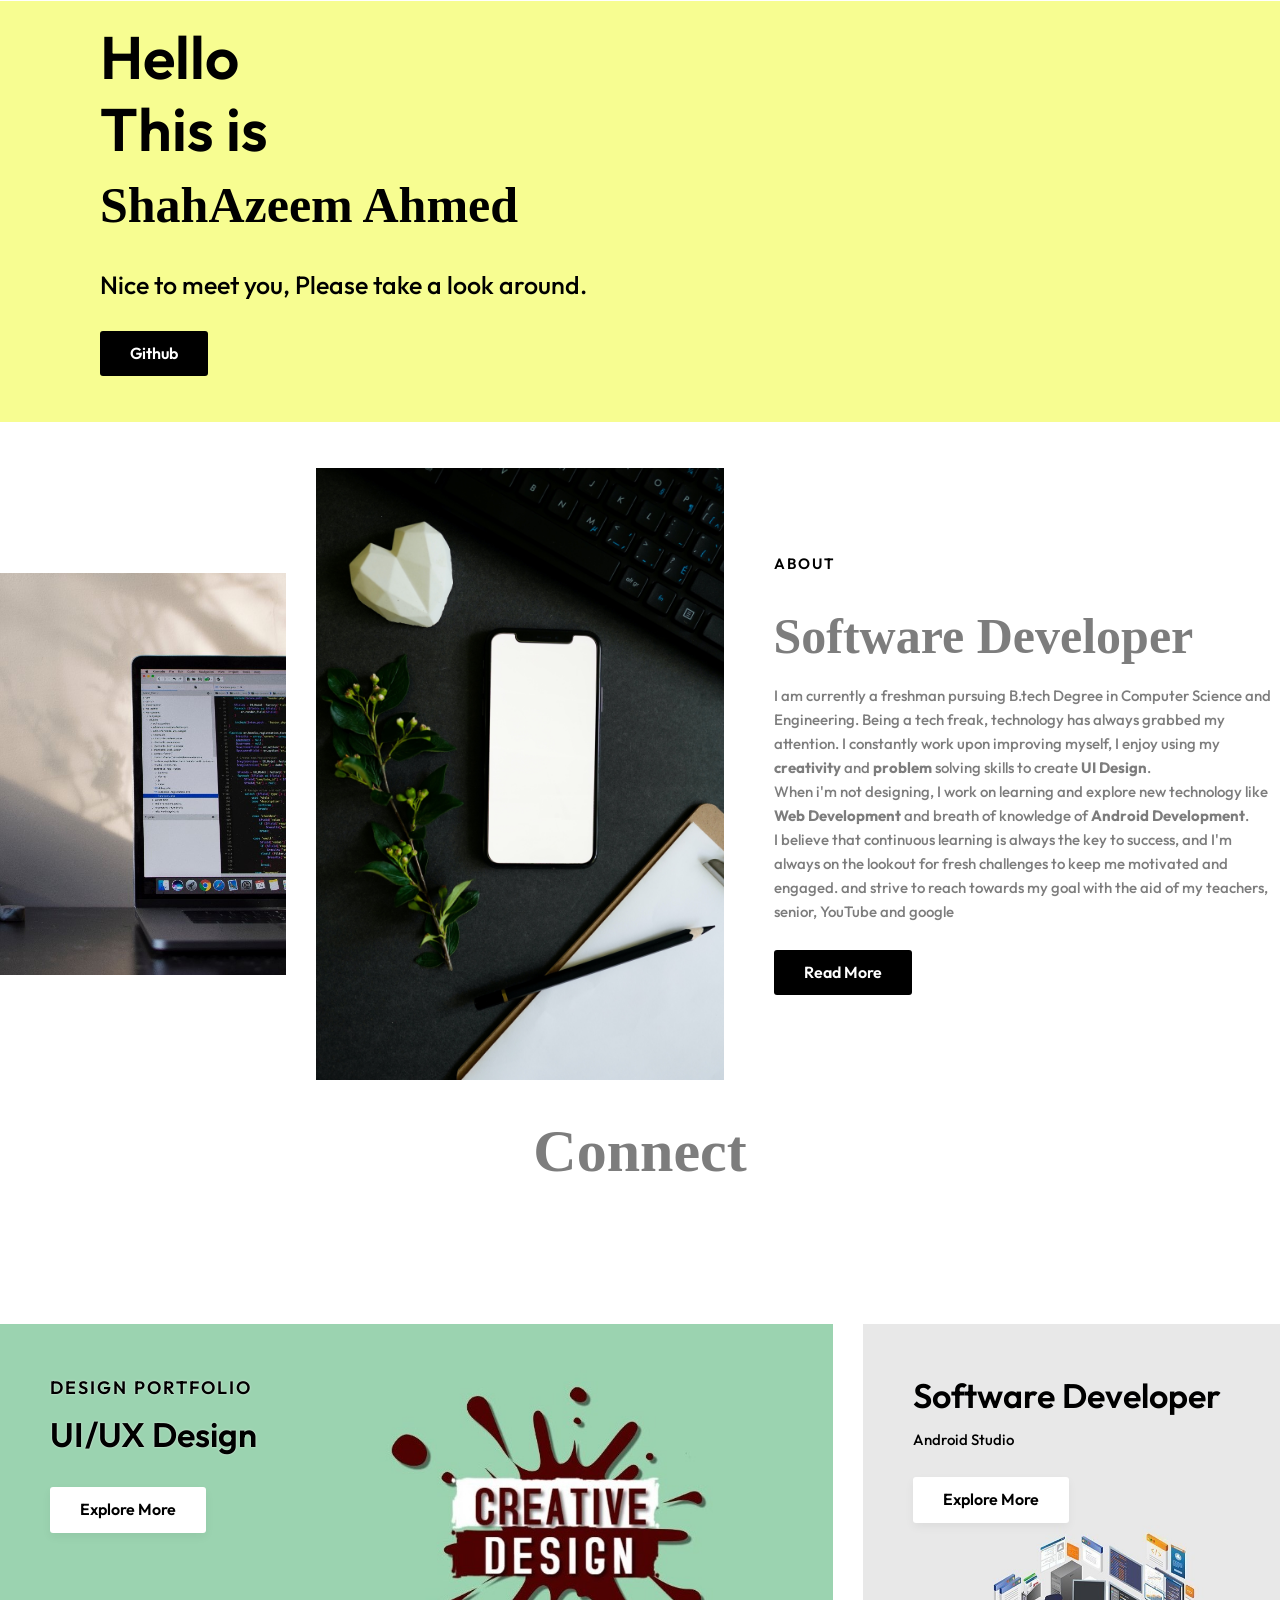
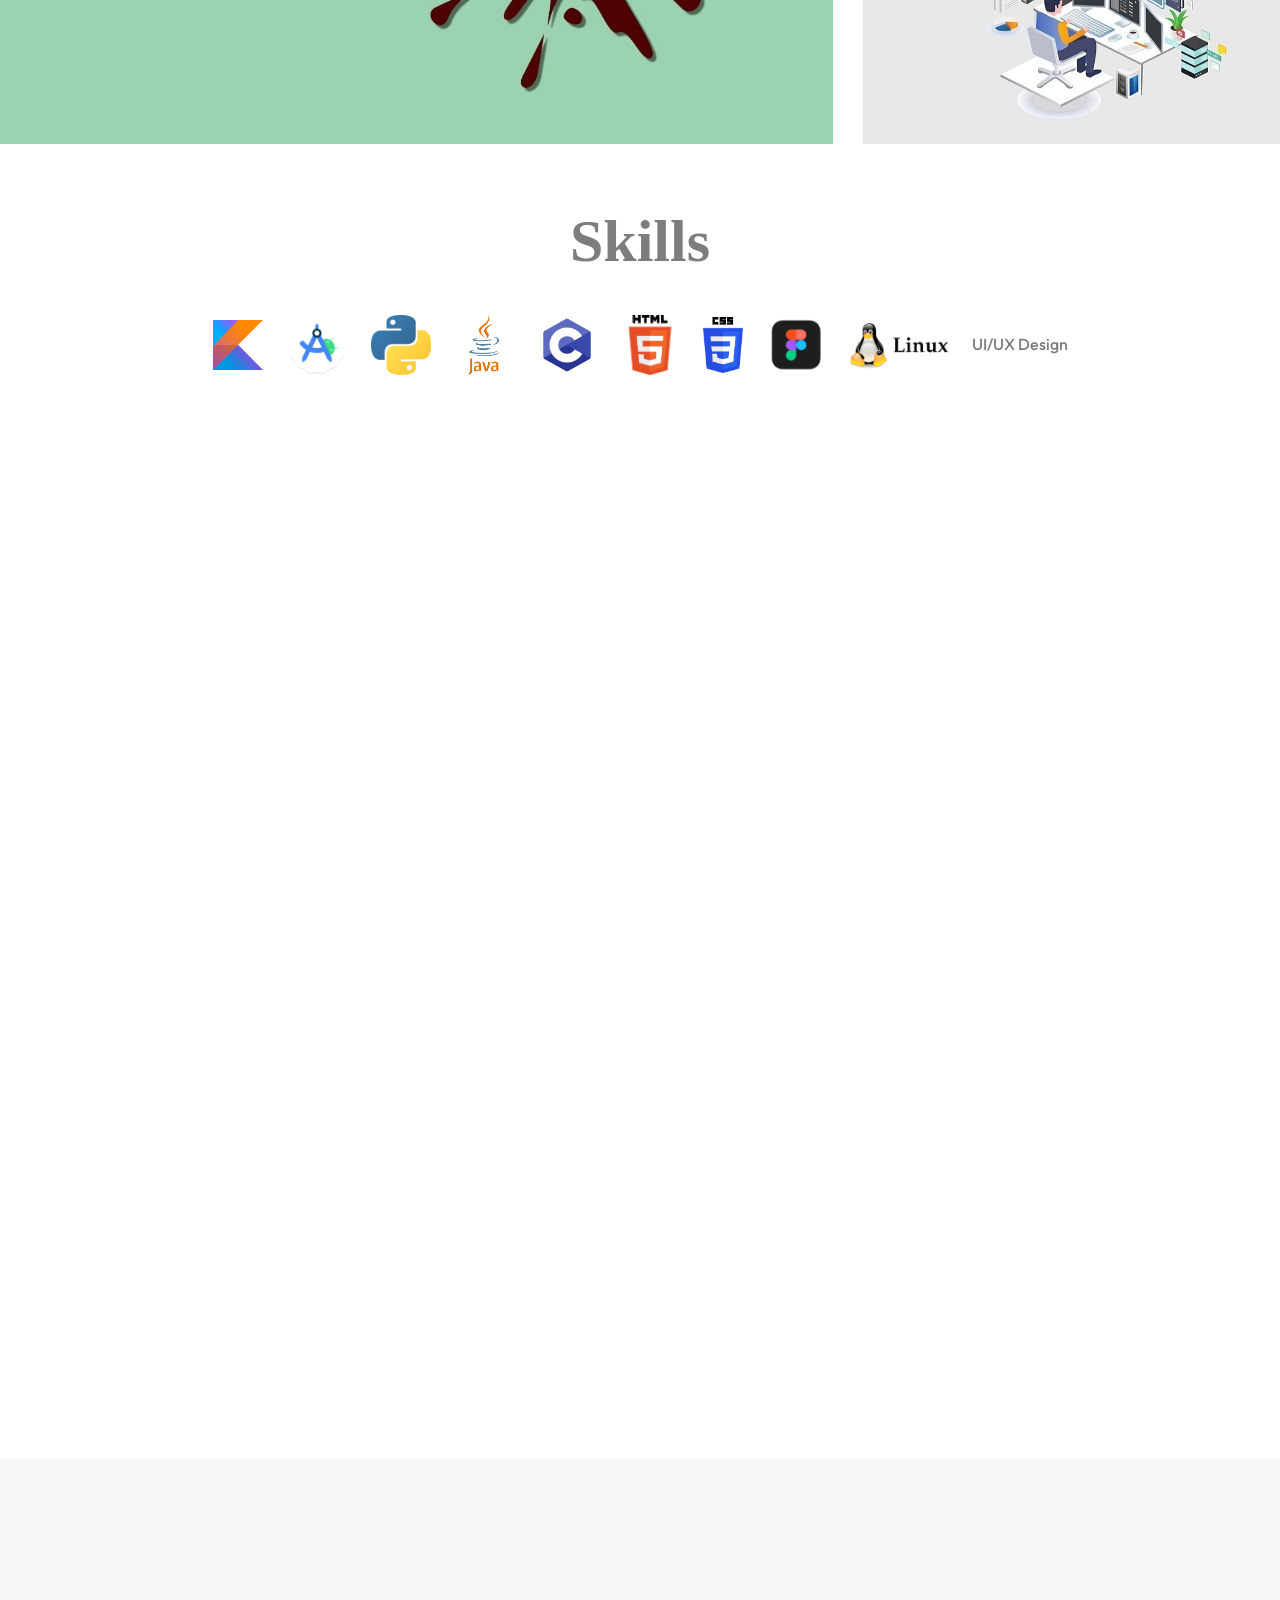
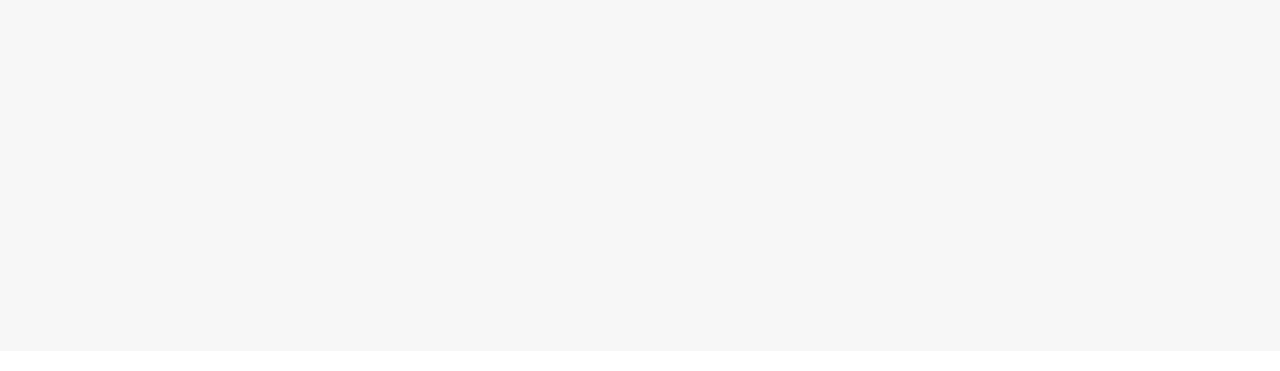
==== commit 83a4541f: "a a" ====
--- a/index.html
+++ b/index.html
@@ -293,7 +293,7 @@
                         <li>
                             <div class="banner-card banner-card-1 has-before hover:shine">
 
-                                <p class="card-subtitle">Design</p>
+                                <p class="card-subtitle">Design Portfolio</p>
 
                                 <h2 class="h2 card-title">UI/UX Design</h2>
 
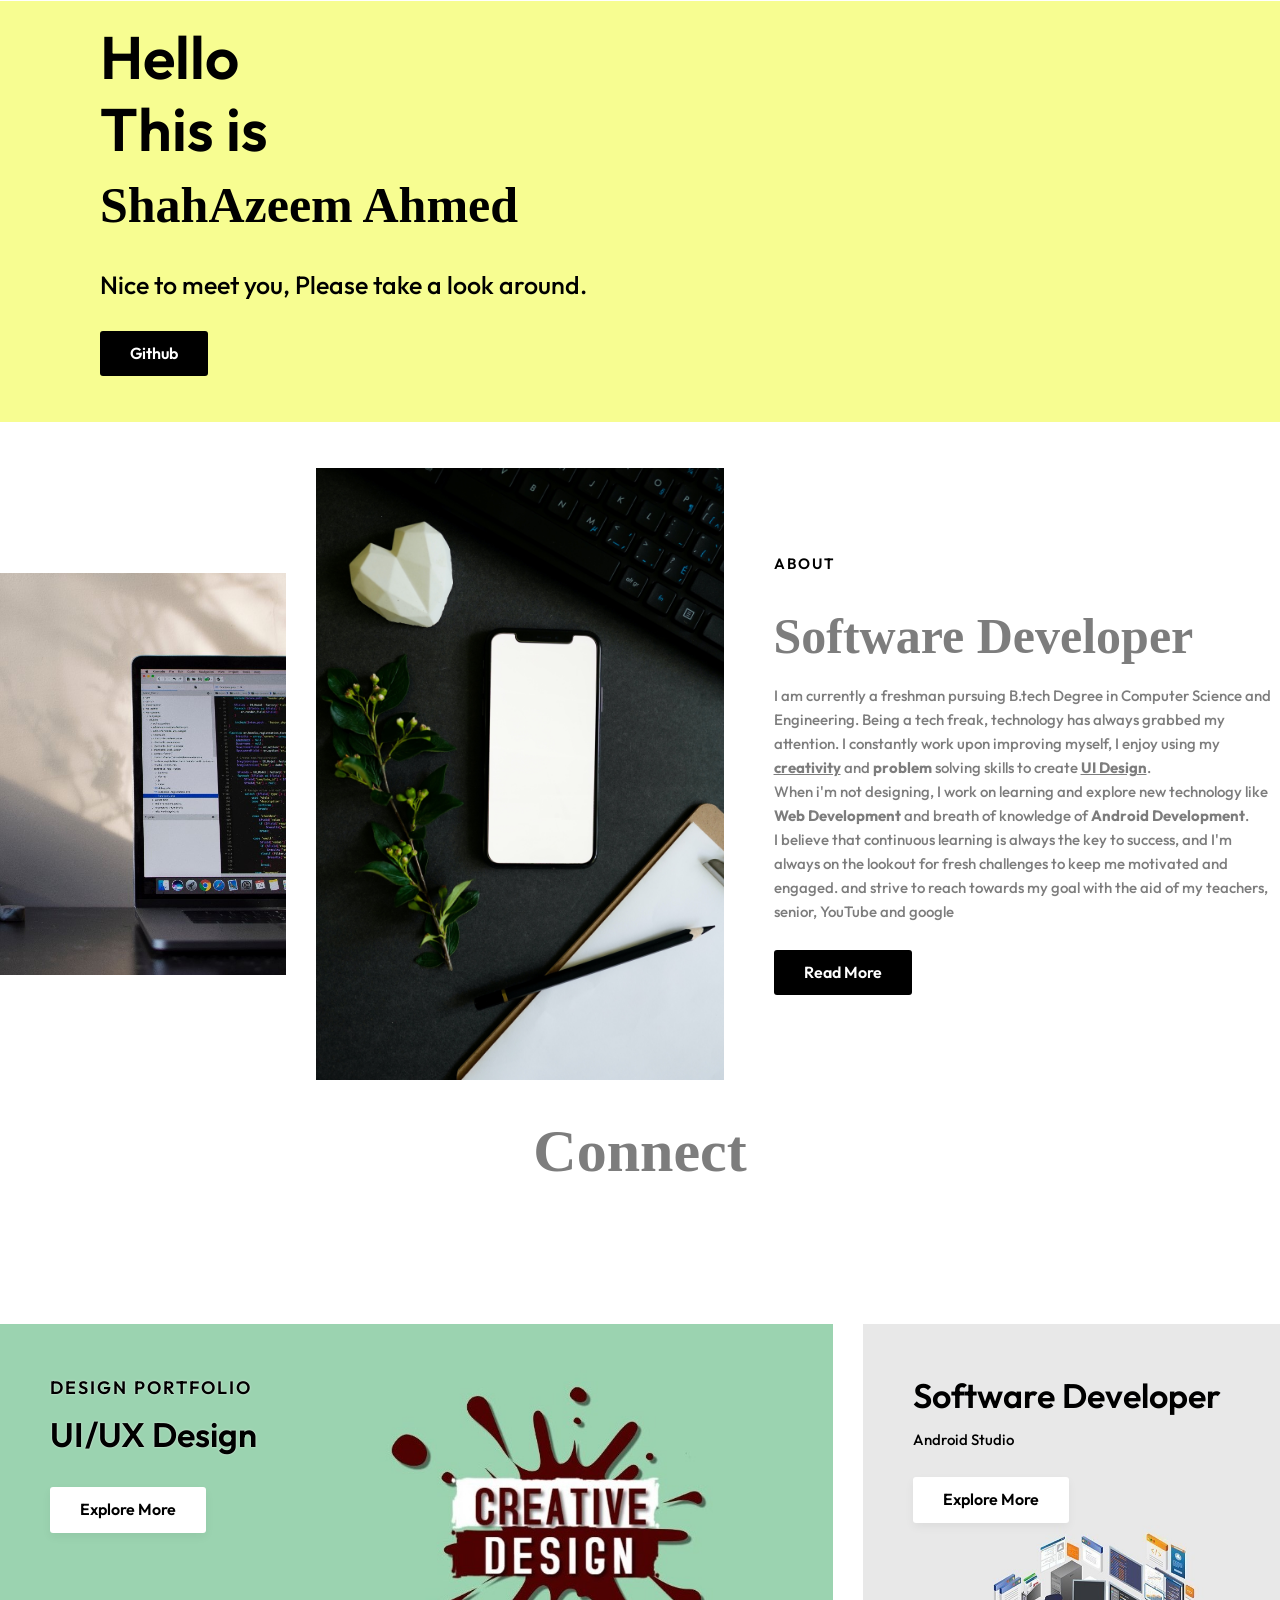
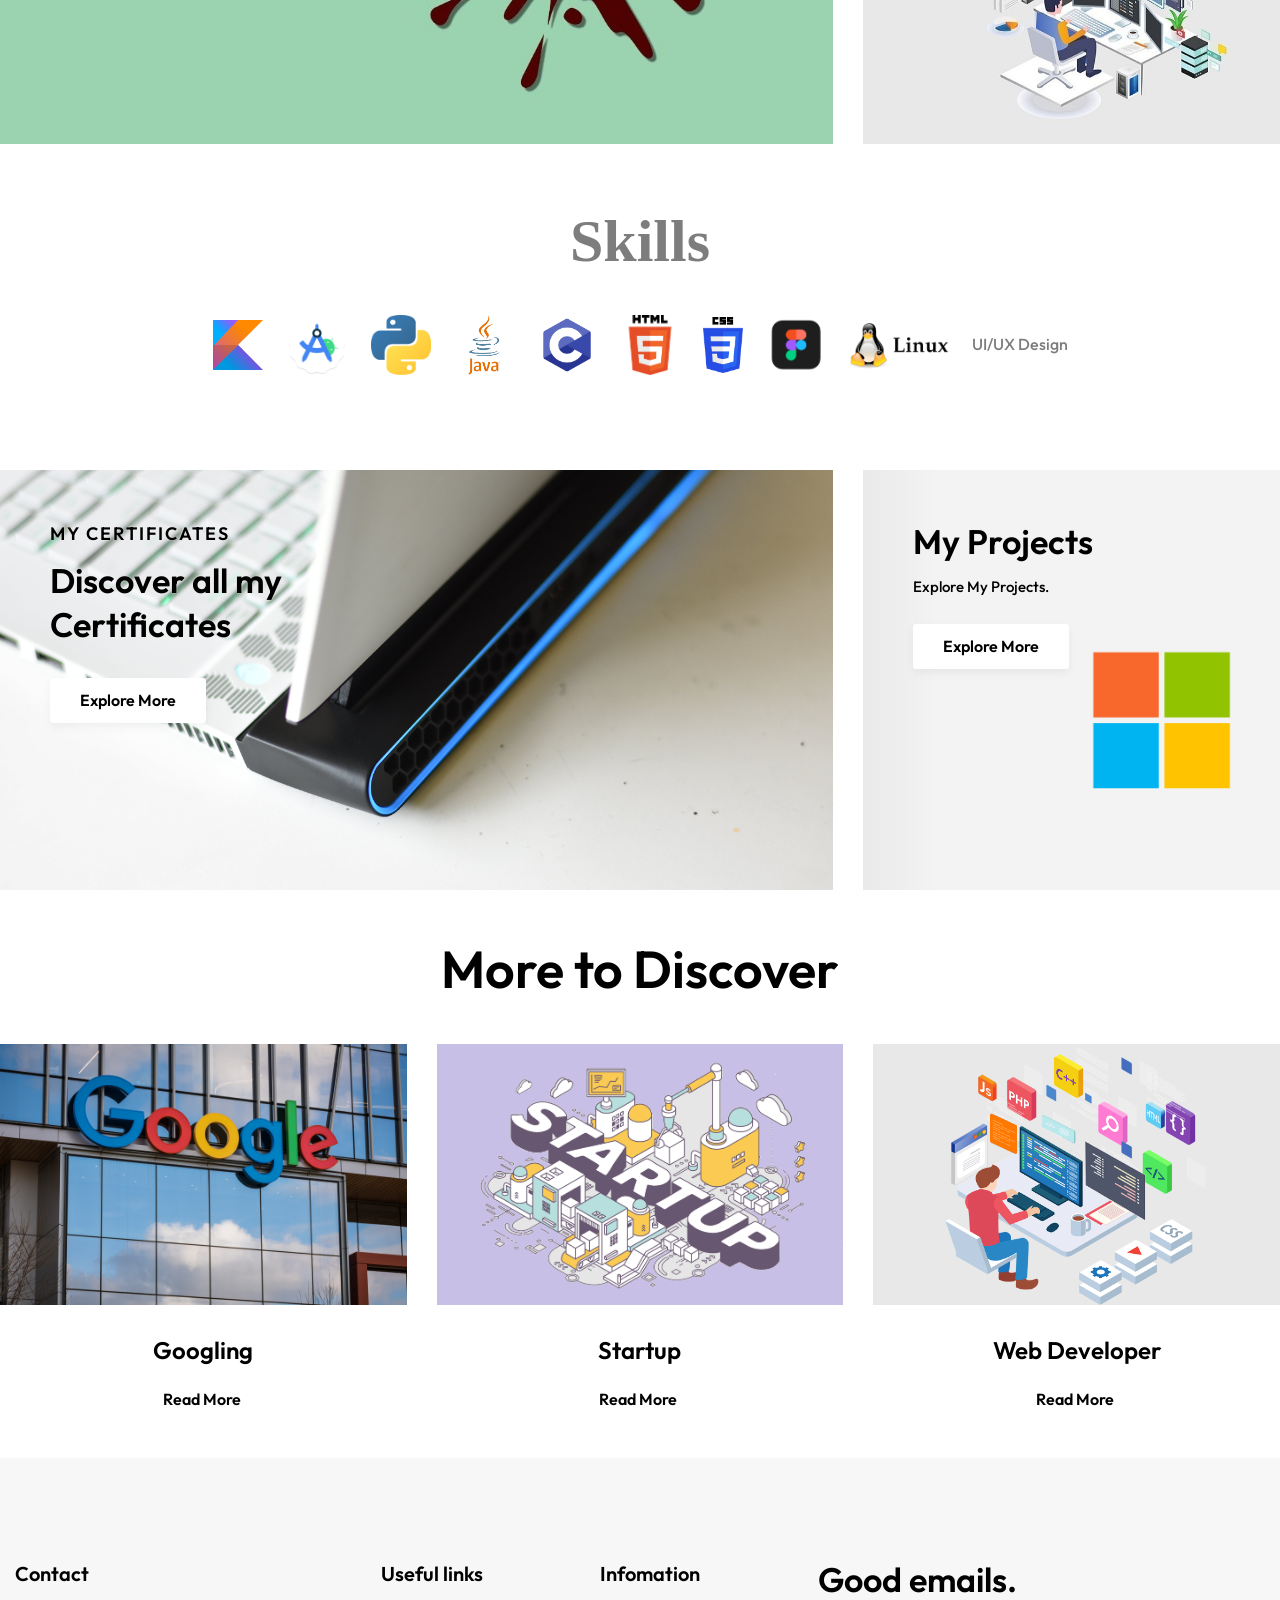
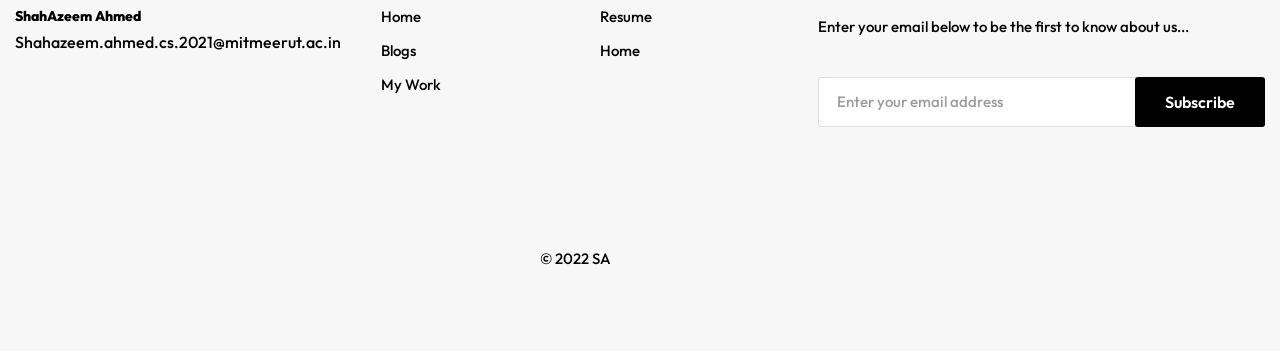
==== commit abe02268: "a a" ====
--- a/index.html
+++ b/index.html
@@ -199,7 +199,7 @@
                         <p class="section-text">
                             I am currently a freshman pursuing B.tech Degree in Computer Science and Engineering. 
                             Being a tech freak, technology has always grabbed my attention. I constantly work upon improving myself, 
-                            I enjoy using my <b>creativity</b> and <b>problem</b> solving skills to create <b>UI Design</b>.<br>When i'm not designing,
+                            I enjoy using my <b><u>creativity</u></b> and <b>problem</b> solving skills to create <b><u>UI Design</u></b>.<br>When i'm not designing,
                             I work on learning and explore new technology like <b> Web Development</b> and breath of knowledge of <b>Android Development</b>. 
                            <br>  I believe that continuous learning is always the key to success,
                               and I'm always on the lookout for fresh challenges to keep me motivated and engaged.
@@ -675,7 +675,7 @@
                     </li>
 
                     <li>
-                        <a href="#" class="footer-link">Privacy Policy</a>
+                        <a href="#" class="footer-link">Home</a>
                     </li>
 
                 </ul>
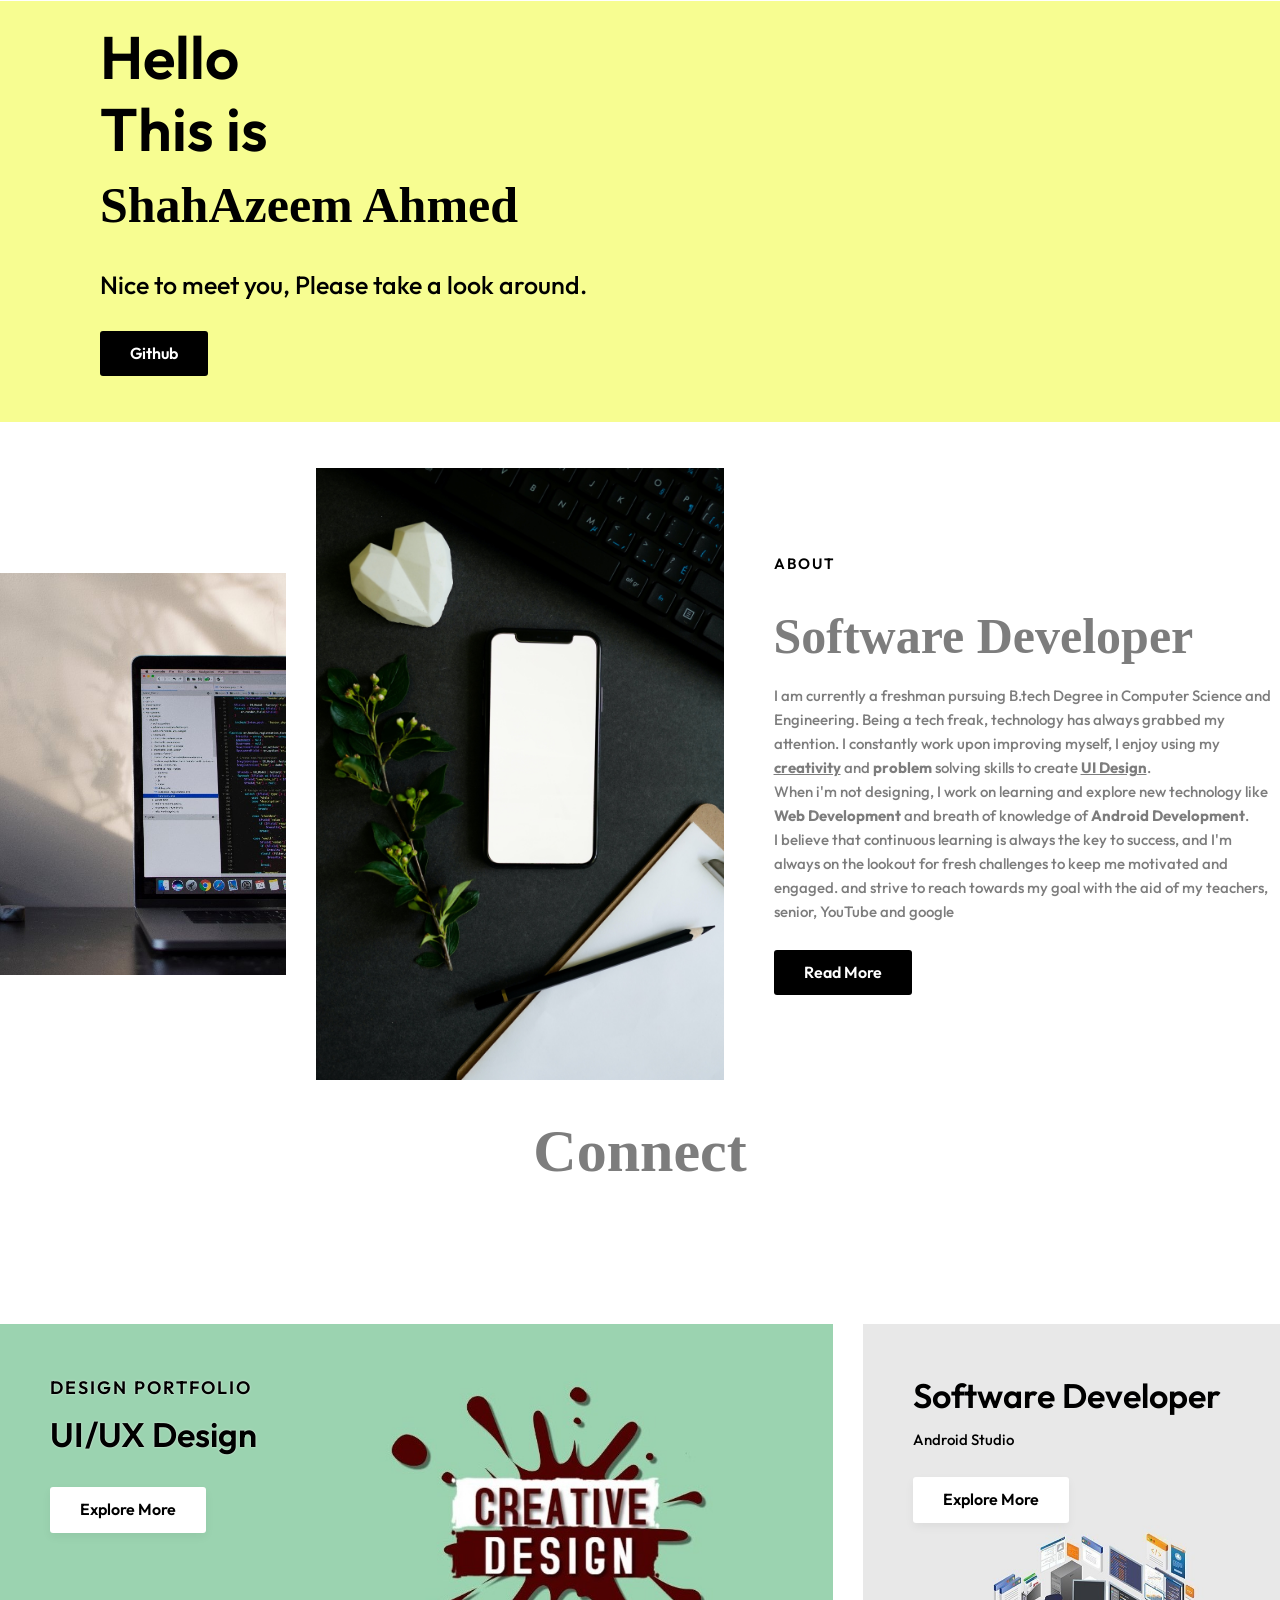
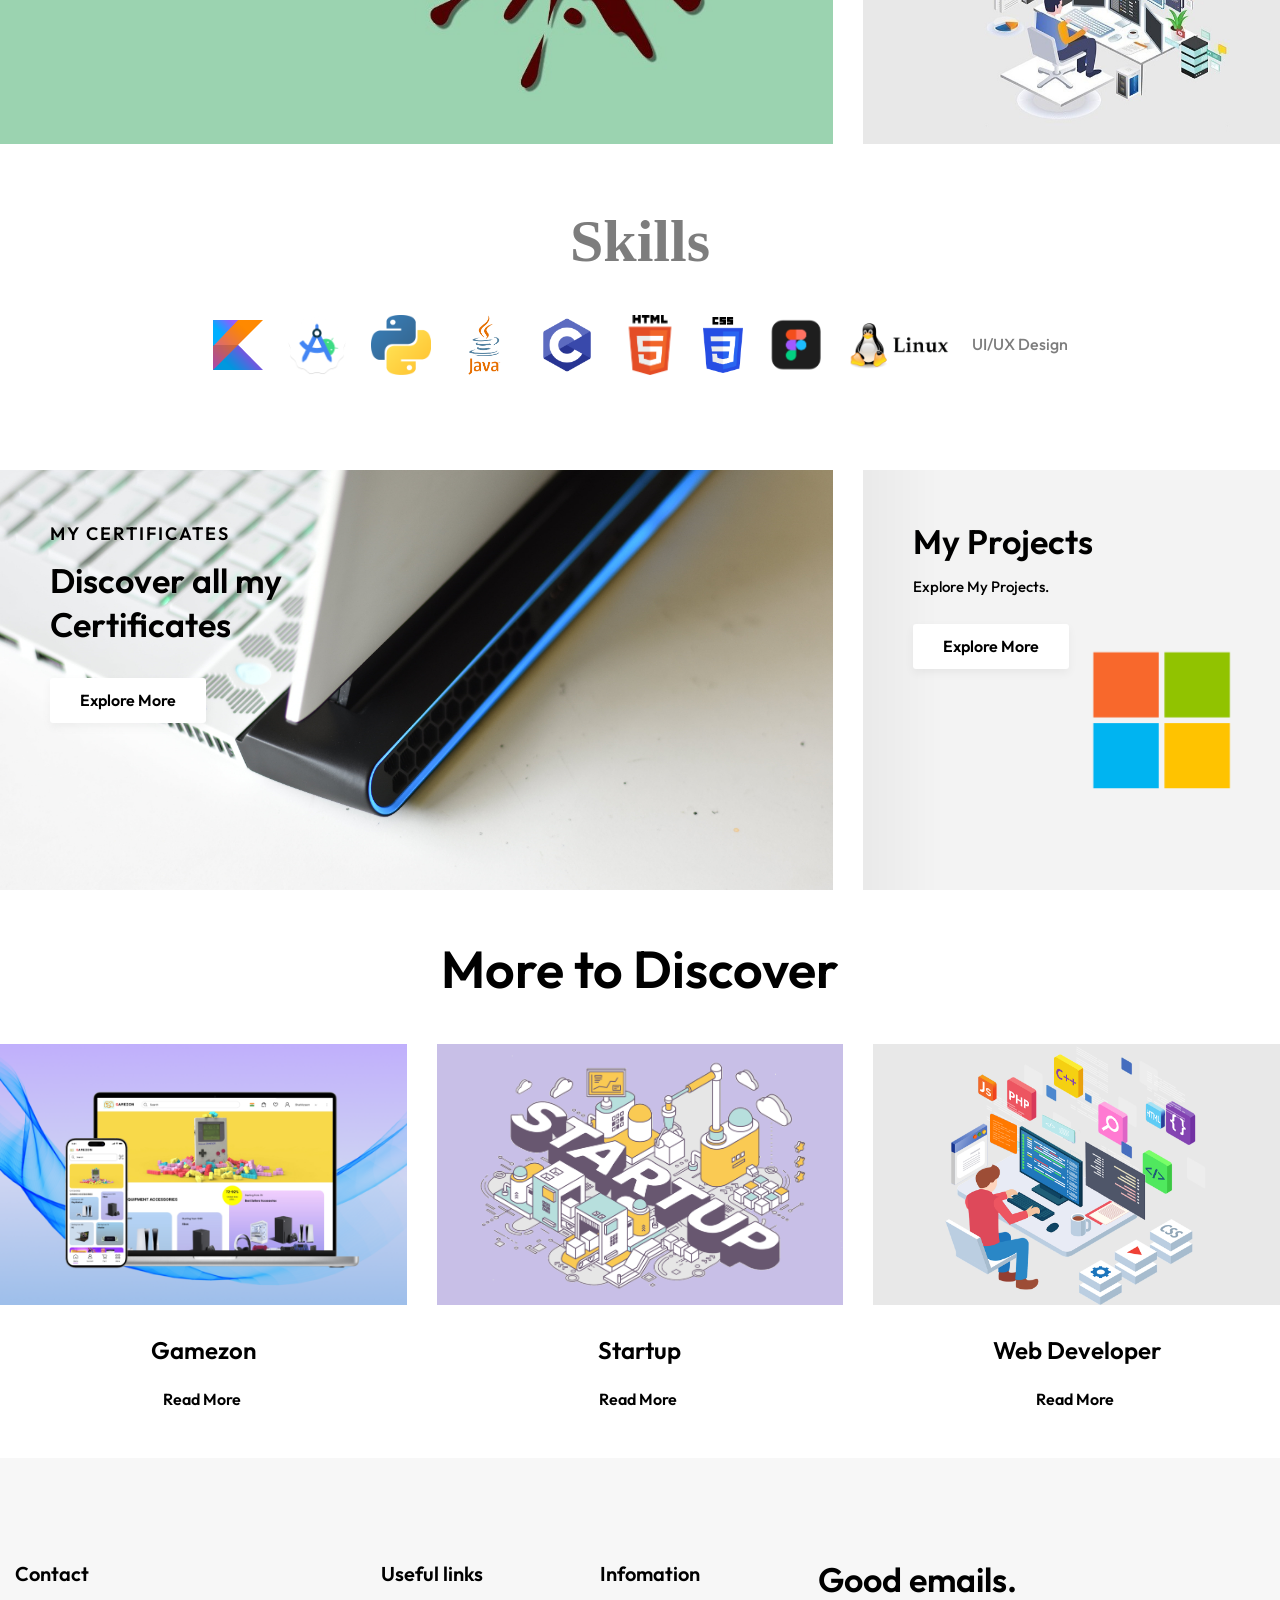
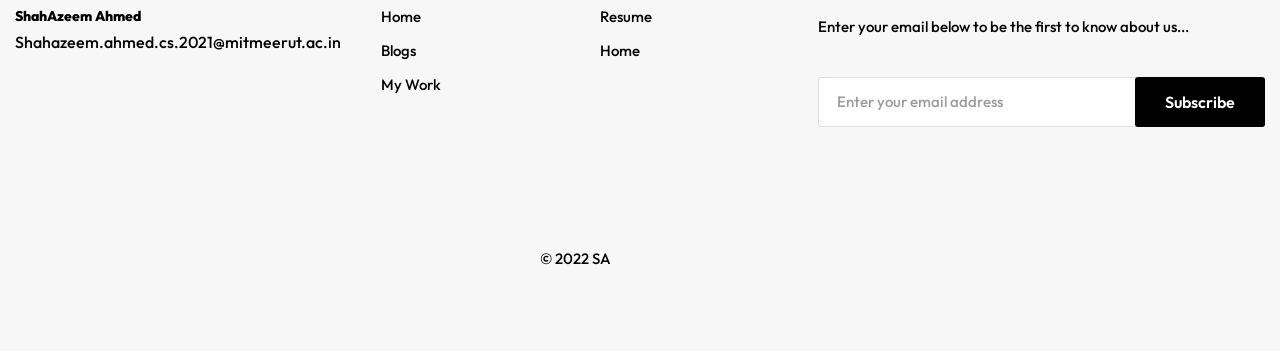
==== commit 83e38bfd: "a a" ====
--- a/index.html
+++ b/index.html
@@ -469,12 +469,12 @@
 
                                 <figure class="card-banner img-holder has-before hover:shine"
                                     style="--width: 700; --height: 450;">
-                                    <img src="./assets/images/blog-1.png" width="700" height="450" loading="lazy"
+                                    <img src="./assets/images/GamezonThumbnail.png" width="700" height="450" loading="lazy"
                                         alt="Find a Store" class="img-cover">
                                 </figure>
 
                                 <h3 class="h3">
-                                    <a href="blog\Googling.html" class="card-title">Googling</a>
+                                    <a href="Portfolio\assets\images\Desktop - 4.jpg" class="card-title">Gamezon</a>
                                 </h3>
 
                                 <a href="blog/indexBlog.html" class="btn-link">
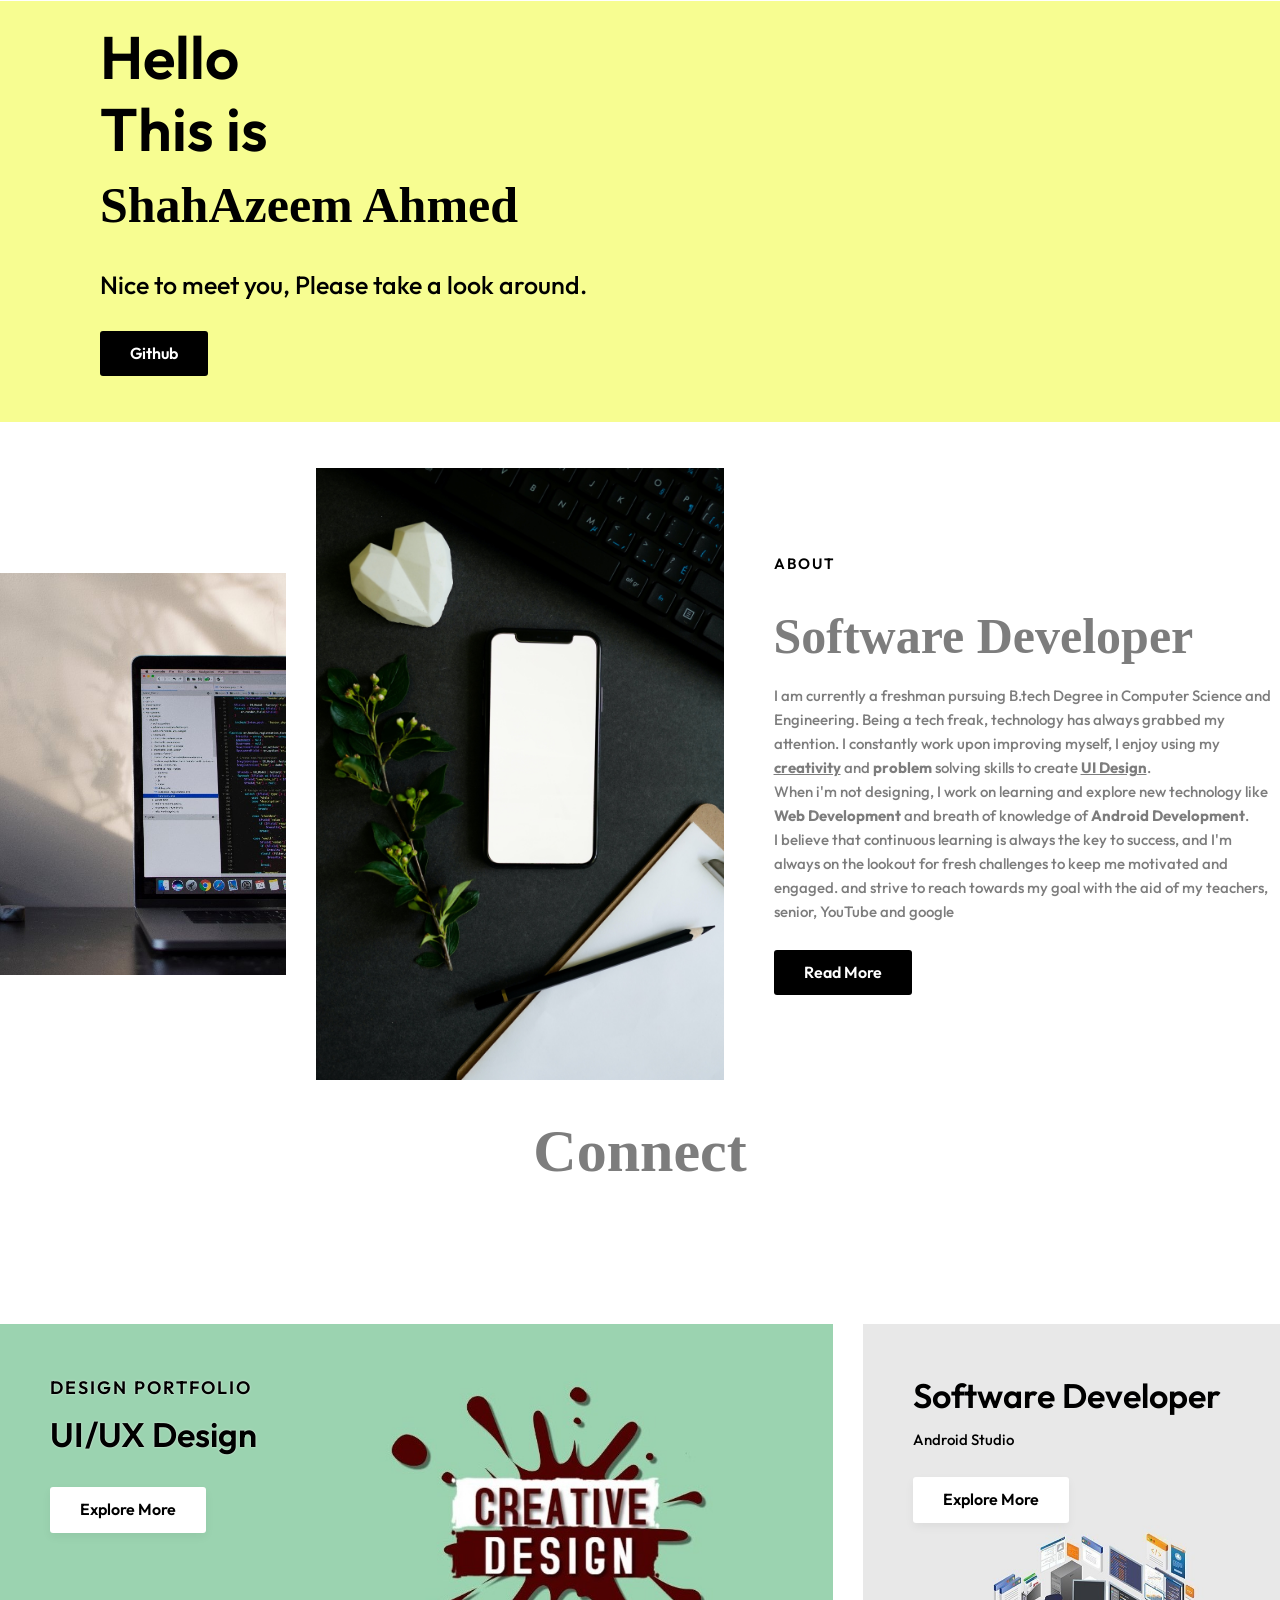
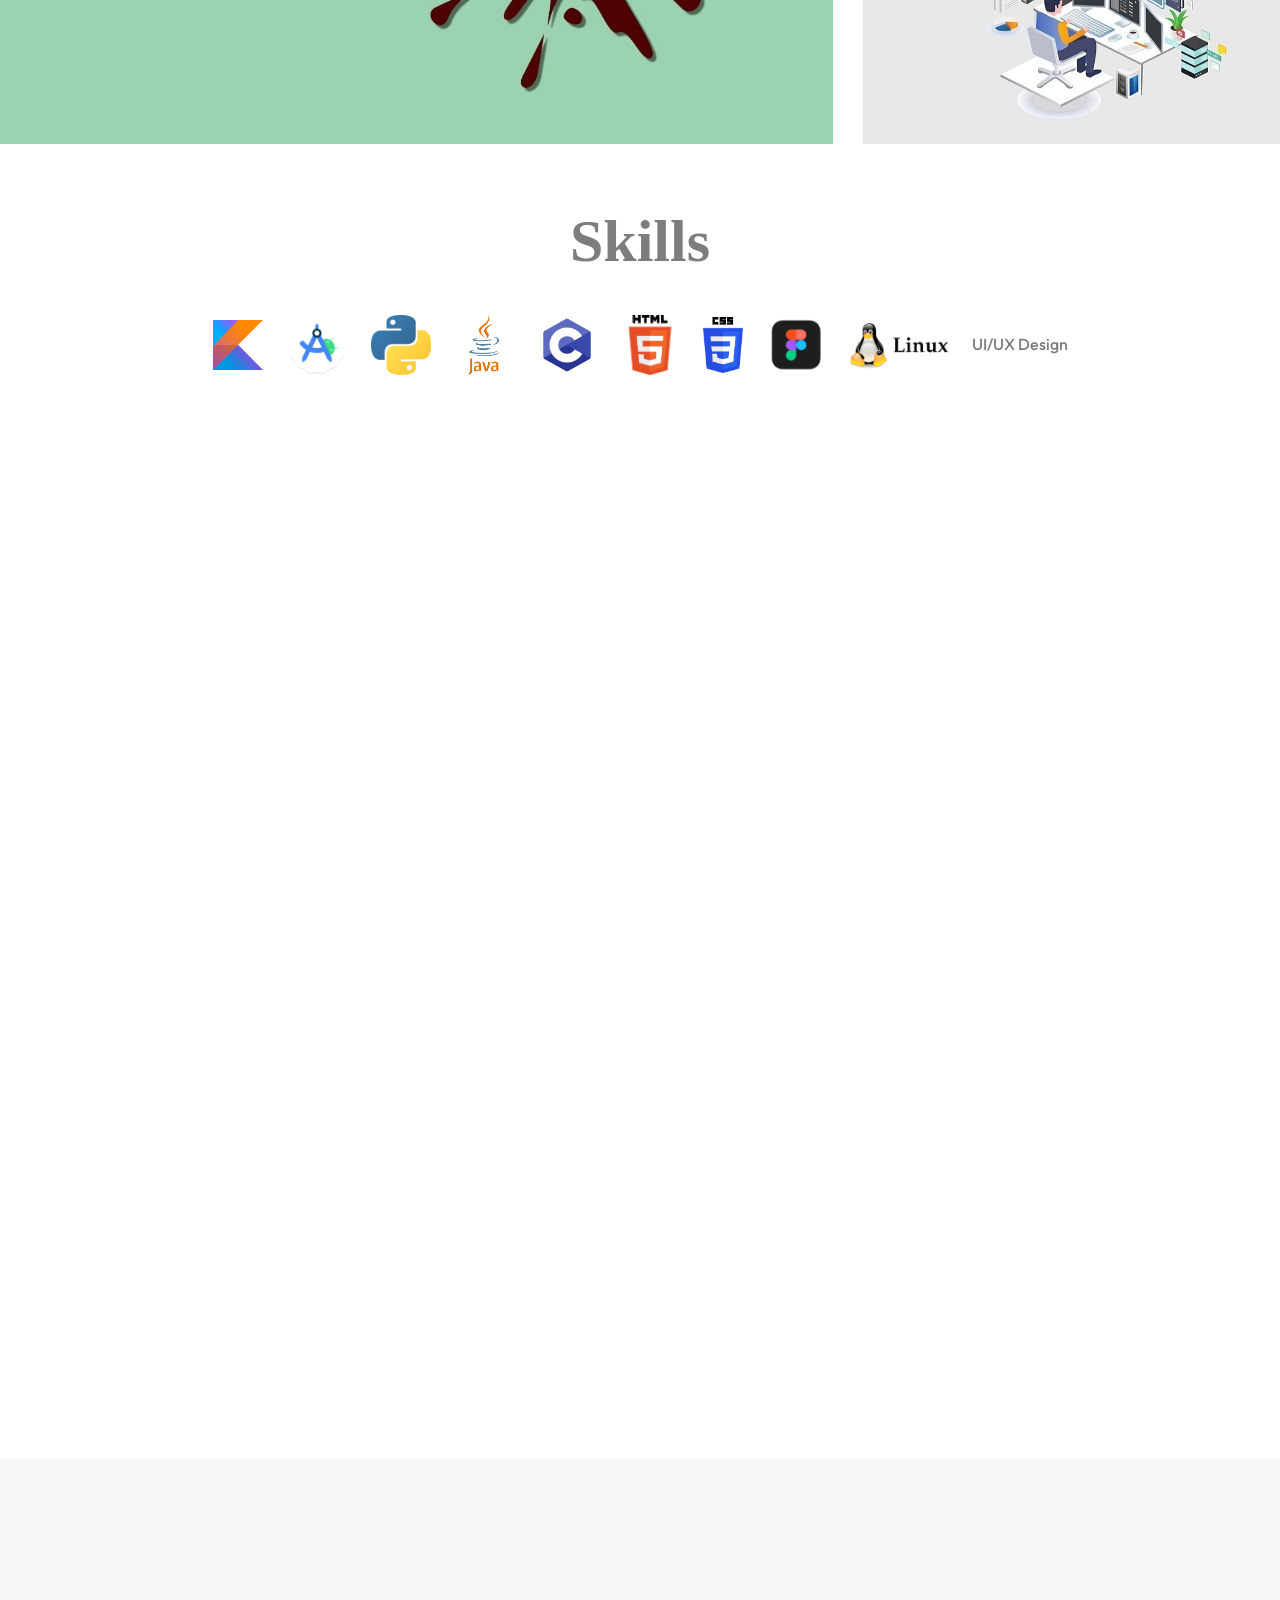
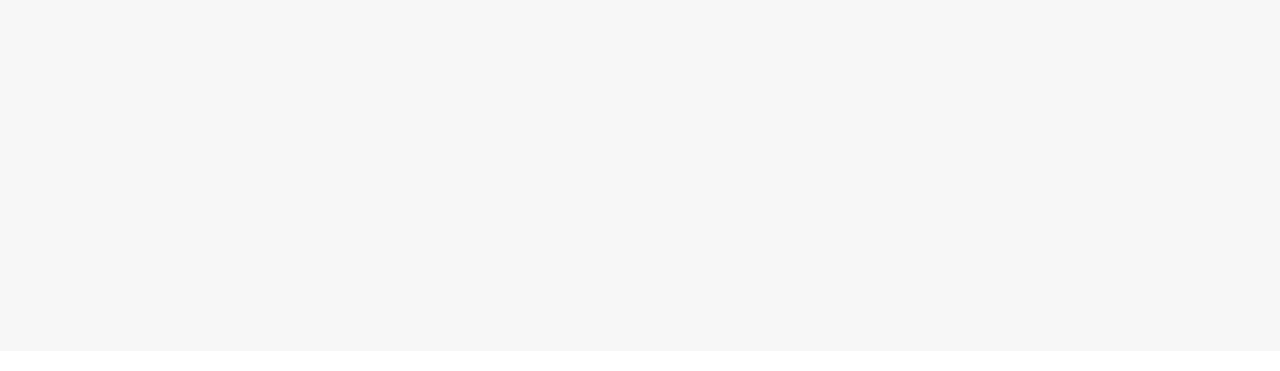
==== commit 089e0906: "a a" ====
--- a/index.html
+++ b/index.html
@@ -474,10 +474,10 @@
                                 </figure>
 
                                 <h3 class="h3">
-                                    <a href="Portfolio\assets\images\Desktop - 4.jpg" class="card-title">Gamezon</a>
+                                    <a href="https://www.behance.net/gallery/232402639/Gamezon-E-Commerce-platform-for-Gaming-equipments" class="card-title">Gamezon</a>
                                 </h3>
 
-                                <a href="blog/indexBlog.html" class="btn-link">
+                                <a href="https://www.behance.net/gallery/232402639/Gamezon-E-Commerce-platform-for-Gaming-equipments" class="btn-link">
                                     <span class="span">Read More</span>
 
                                     <ion-icon name="arrow-forward-outline" aria-hidden="true"></ion-icon>
@@ -491,15 +491,15 @@
 
                                 <figure class="card-banner img-holder has-before hover:shine"
                                     style="--width: 700; --height: 450;">
-                                    <img src="./assets/images/blog-2.PNG" width="700" height="450" loading="lazy"
+                                    <img src="./assets/images/NikeShoeThumbnail.png" width="700" height="450" loading="lazy"
                                         alt="From Our Blog" class="img-cover">
                                 </figure>
 
                                 <h3 class="h3">
-                                    <a href="blog\Startup.html" class="card-title">Startup</a>
+                                    <a href="https://www.behance.net/gallery/232447363/Nike-Jordan-Shoes-Web-Design#" class="card-title">Nike Jordan Web Design</a>
                                 </h3>
 
-                                <a href="blog/indexBlog.html" class="btn-link">
+                                <a href="https://www.behance.net/gallery/232447363/Nike-Jordan-Shoes-Web-Design#" class="btn-link">
                                     <span class="span">Read More</span>
 
                                     <ion-icon name="arrow-forward-outline" aria-hidden="true"></ion-icon>
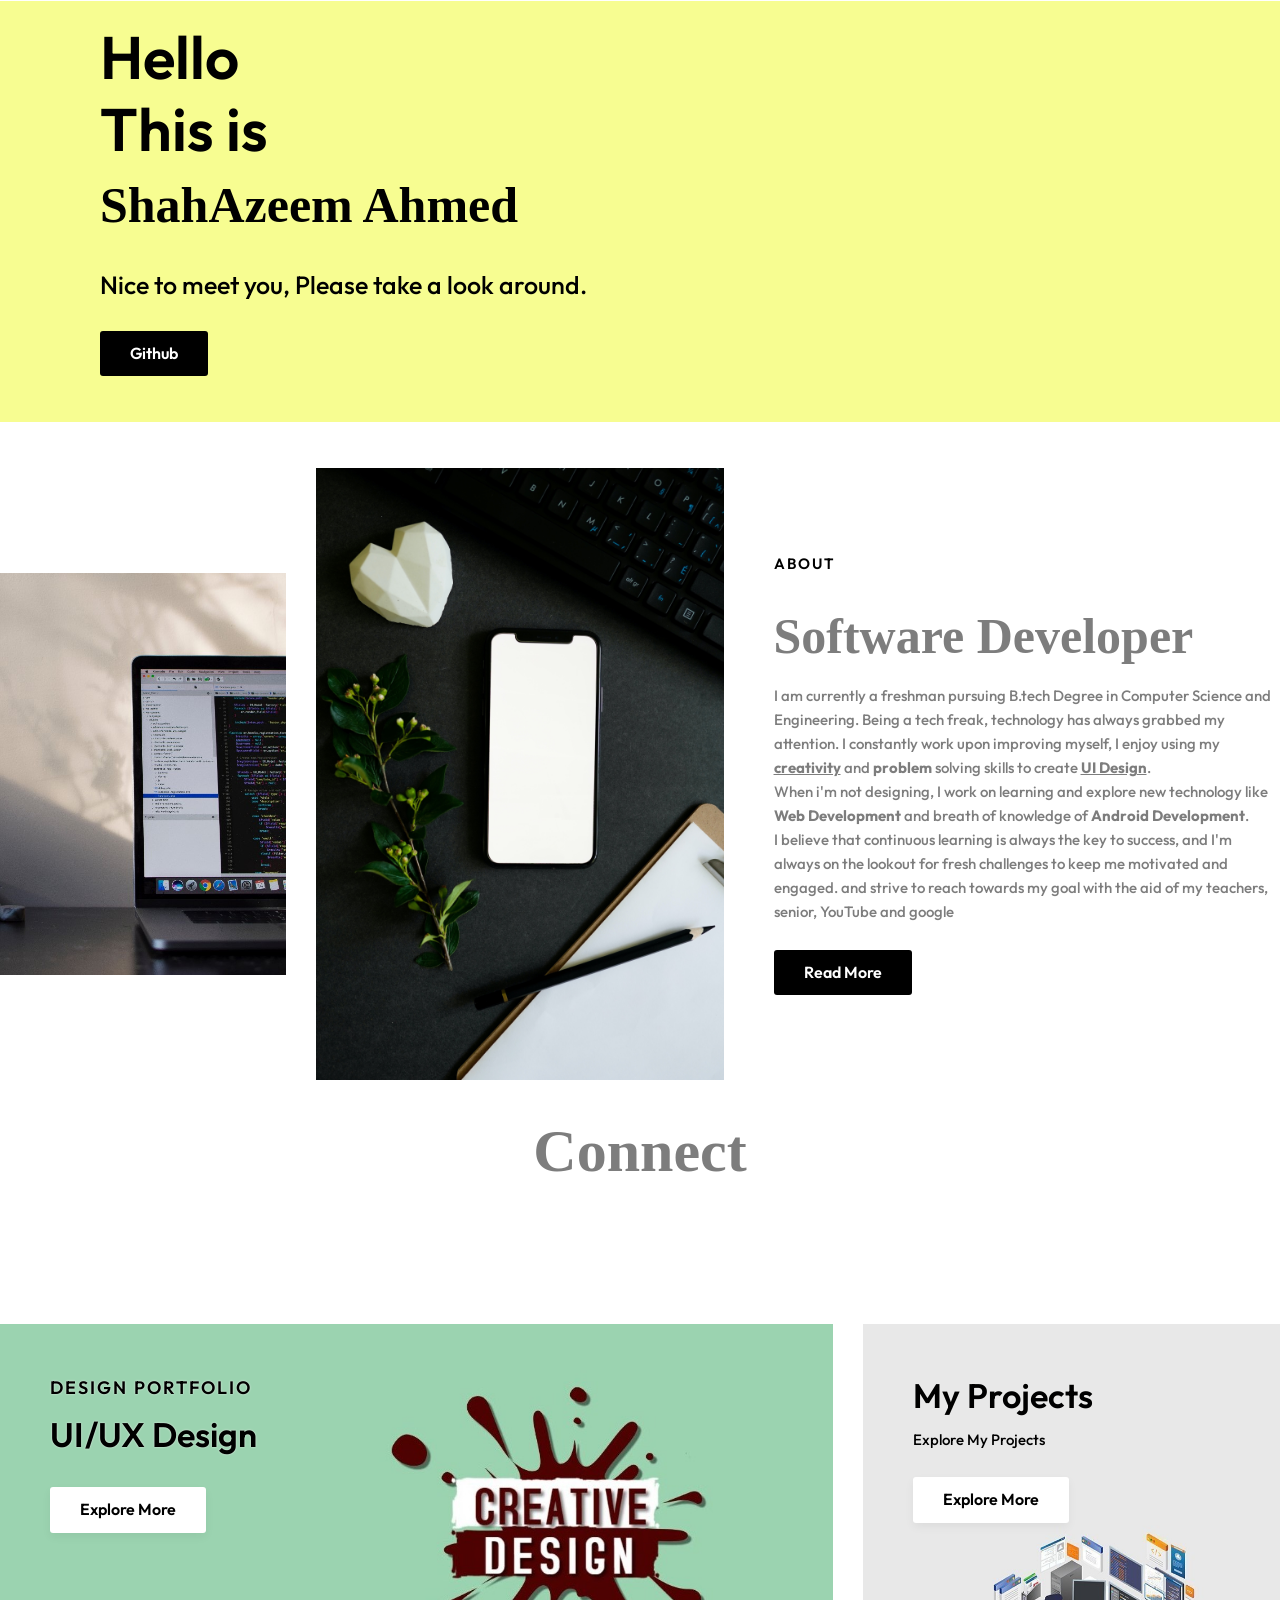
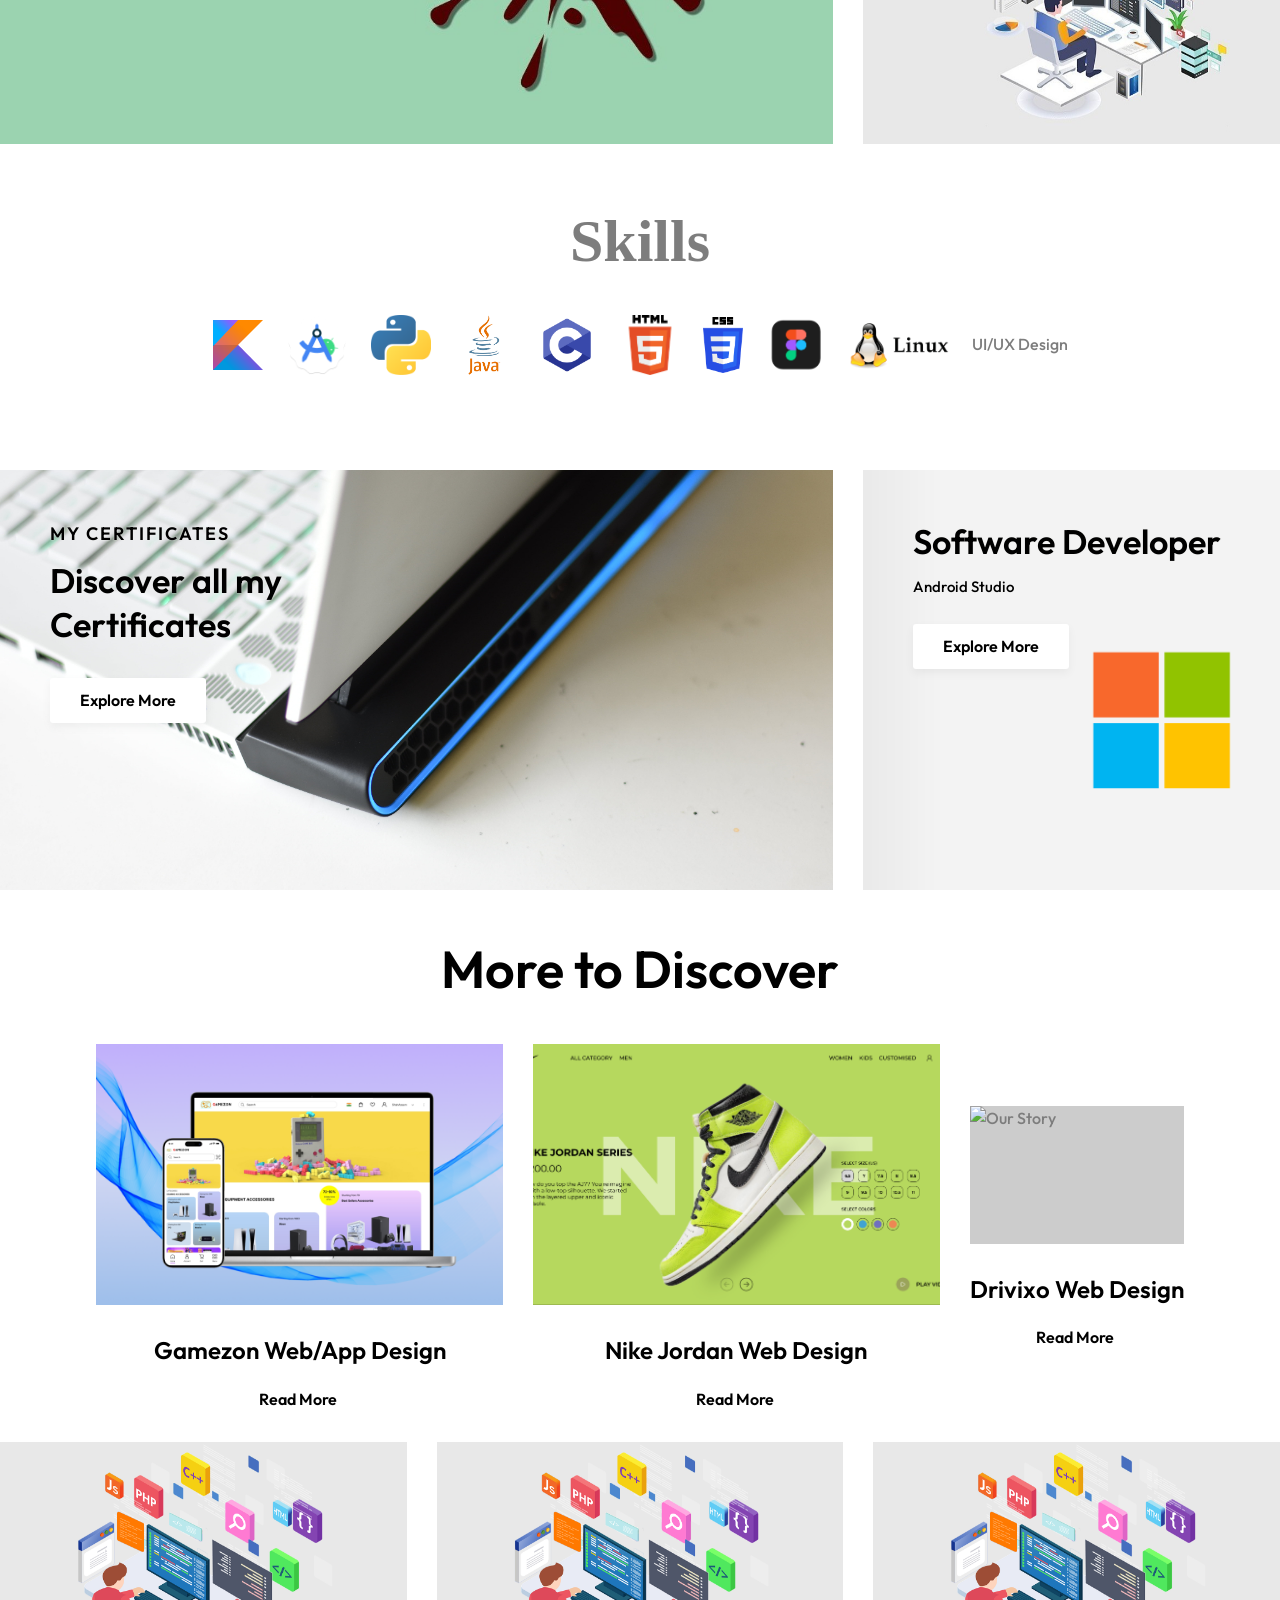
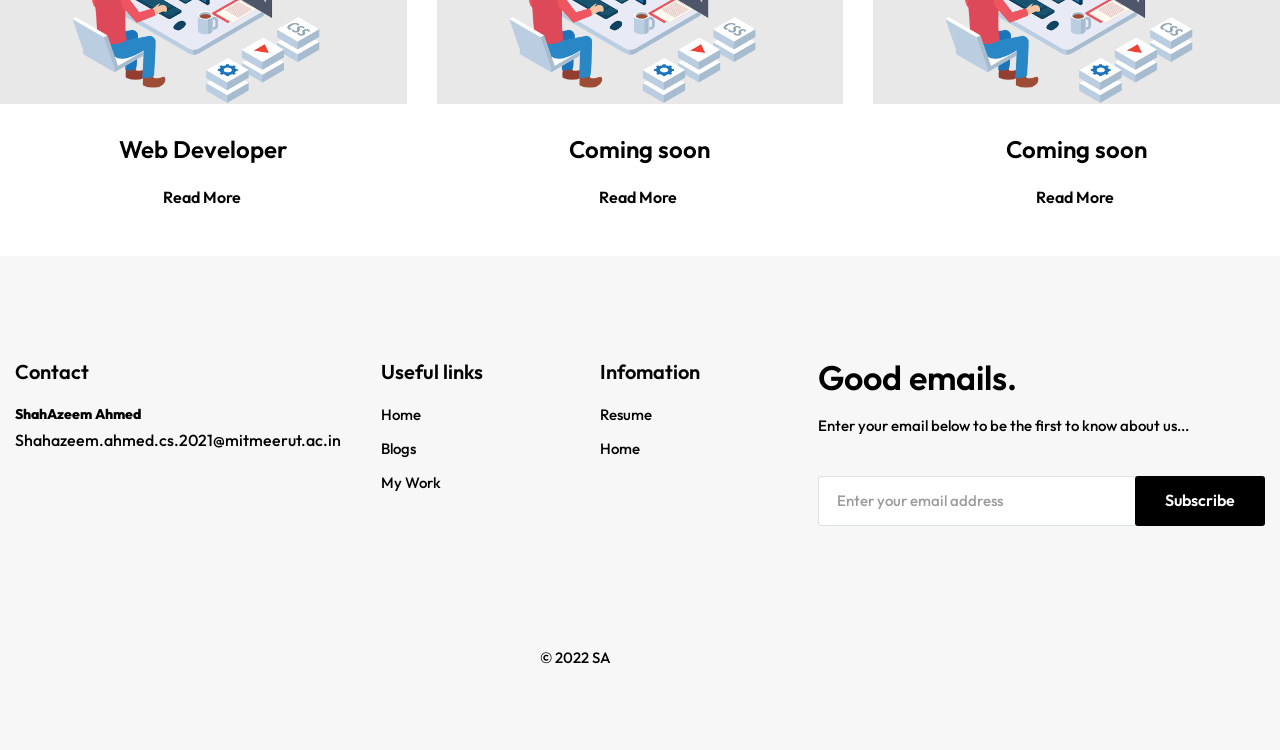
==== commit 9b372800: "a a" ====
--- a/index.html
+++ b/index.html
@@ -308,17 +308,18 @@
                         <li>
                             <div class="banner-card banner-card-2 has-before hover:shine">
 
-                                <h2 class="h2 card-title">Software Developer</h2>
-
-                                <p class="card-text">Android Studio </p>
-
-                                <a href="blog/Software.html" class="btn btn-secondary">Explore More</a>
+                                <h2 class="h2 card-title">My Projects</h2>
+
+                                <p class="card-text">Explore My Projects </p>
+
+                                <a href="blog\Projects.html" class="btn btn-secondary">Explore More</a>
 
                                 <div class="has-bg-image" style="background-image: url('./assets/images/SoftwareDeveloper.jpg')">
                                 </div>
 
                             </div>
                         </li>
+                       
 
                     </ul>
 
@@ -427,13 +428,13 @@
                         <li>
                             <div class="banner-card banner-card-2 has-before hover:shine">
 
-                                <h2 class="h2 card-title">My Projects </h2>
+                                <h2 class="h2 card-title">Software Developer</h2>
 
                                 <p class="card-text">
-                                    Explore My Projects.
+                                    Android Studio
                                 </p>
 
-                                <a href="blog\Projects.html" class="btn btn-secondary">Explore More</a>
+                                <a href="/Software.html"blog class="btn btn-secondary">Explore More</a>
 
                                 <div class="has-bg-image" style="background-image: url('./assets/images/banner-2.png')">
                                 </div>
@@ -446,8 +447,7 @@
                 </div>
             </section>
 
-
-
+ 
 
 
 
@@ -474,7 +474,7 @@
                                 </figure>
 
                                 <h3 class="h3">
-                                    <a href="https://www.behance.net/gallery/232402639/Gamezon-E-Commerce-platform-for-Gaming-equipments" class="card-title">Gamezon</a>
+                                    <a href="https://www.behance.net/gallery/232402639/Gamezon-E-Commerce-platform-for-Gaming-equipments" class="card-title">Gamezon Web/App Design</a>
                                 </h3>
 
                                 <a href="https://www.behance.net/gallery/232402639/Gamezon-E-Commerce-platform-for-Gaming-equipments" class="btn-link">
@@ -509,6 +509,27 @@
                         </li>
 
                         <li class="flex-item">
+                            <div class="blog-card">
+
+                                <figure class="card-banner img-holder has-before hover:shine"
+                                    style="--width: 700; --height: 450;">
+                                    <img src="./assets/images/drivixothumbnail.png" width="700" height="450" loading="lazy"
+                                        alt="Our Story" class="img-cover">
+                                </figure>
+  
+                                <h3 class="h3">
+                                    <a href="https://www.behance.net/gallery/232526157/Drivixo-Modern-Ride-Booking-Web-Design#"  class="card-title">Drivixo Web Design</a>
+                                </h3>
+
+                                <a href="https://www.behance.net/gallery/232526157/Drivixo-Modern-Ride-Booking-Web-Design#" class="btn-link">
+                                    <span class="span">Read More</span>
+
+                                    <ion-icon name="arrow-forward-outline" aria-hidden="true"></ion-icon>
+                                </a>
+
+                            </div>
+                        </li>
+<li class="flex-item">
                             <div class="blog-card">
 
                                 <figure class="card-banner img-holder has-before hover:shine"
@@ -528,6 +549,47 @@
                                 </a>
 
                             </div>
+                        </li><li class="flex-item">
+                            <div class="blog-card">
+
+                                <figure class="card-banner img-holder has-before hover:shine"
+                                    style="--width: 700; --height: 450;">
+                                    <img src="./assets/images/tryWebII.png" width="700" height="450" loading="lazy"
+                                        alt="Our Story" class="img-cover">
+                                </figure>
+  
+                                <h3 class="h3">
+                                    <a href="blog\WebDev.html"  class="card-title">Coming soon</a>
+                                </h3>
+
+                                <a href="blog\WebDev.html" class="btn-link">
+                                    <span class="span">Read More</span>
+
+                                    <ion-icon name="arrow-forward-outline" aria-hidden="true"></ion-icon>
+                                </a>
+
+                            </div>
+                        </li>
+                        <li class="flex-item">
+                            <div class="blog-card">
+
+                                <figure class="card-banner img-holder has-before hover:shine"
+                                    style="--width: 700; --height: 450;">
+                                    <img src="./assets/images/tryWebII.png" width="700" height="450" loading="lazy"
+                                        alt="Our Story" class="img-cover">
+                                </figure>
+  
+                                <h3 class="h3">
+                                    <a href="blog\WebDev.html"  class="card-title">Coming soon</a>
+                                </h3>
+
+                                <a href="blog\WebDev.html" class="btn-link">
+                                    <span class="span">Read More</span>
+
+                                    <ion-icon name="arrow-forward-outline" aria-hidden="true"></ion-icon>
+                                </a>
+
+                            </div>
                         </li>
 
                     </ul>
